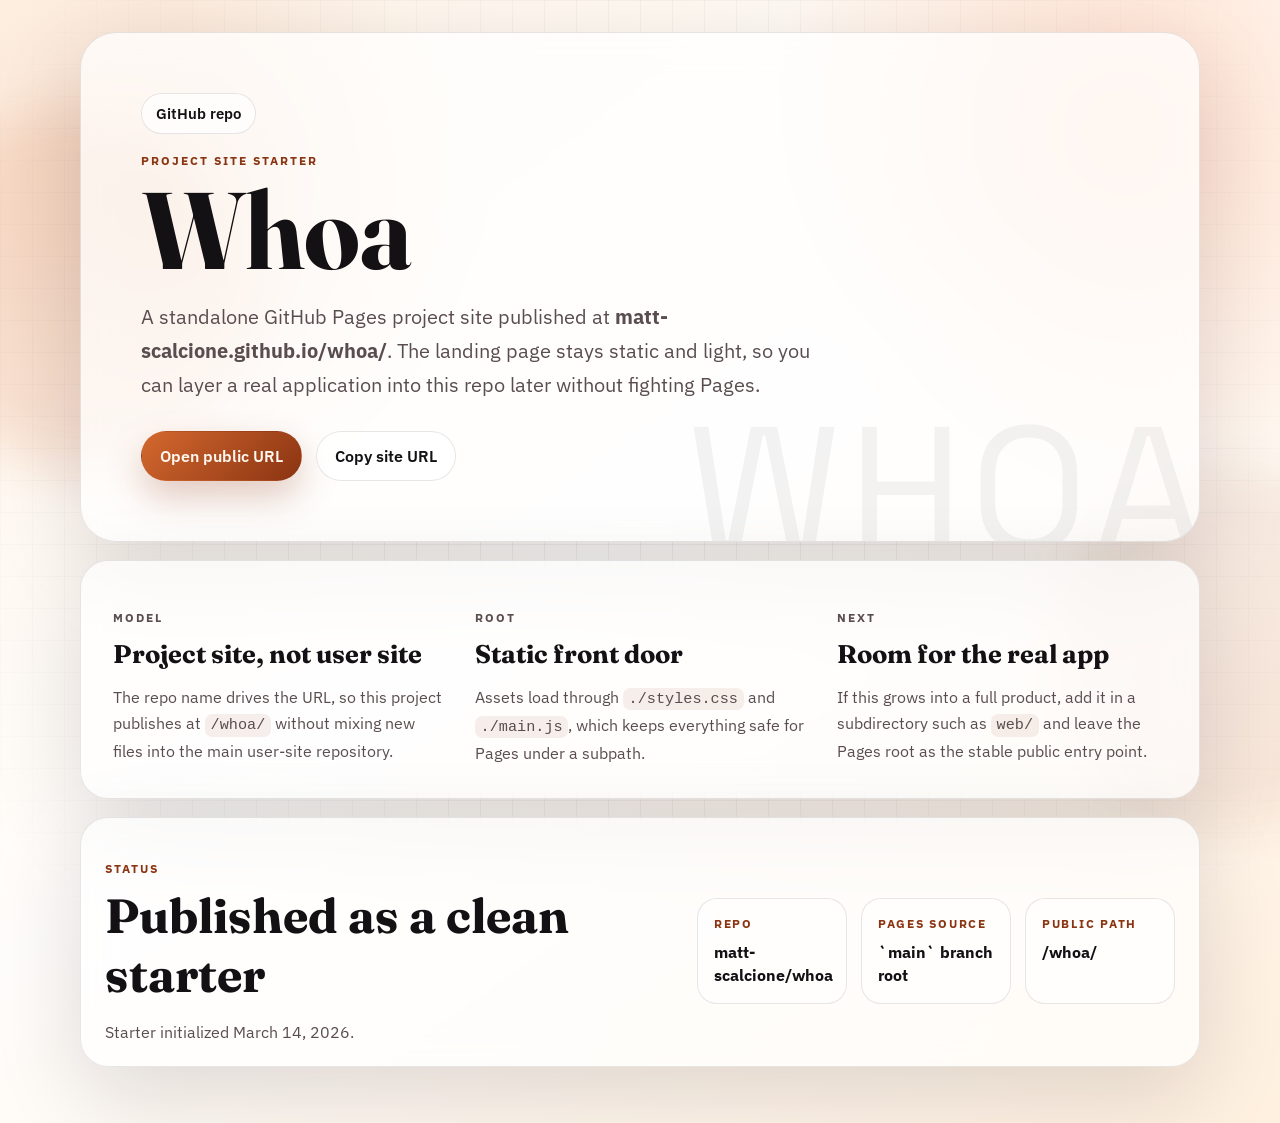
==== index.html @ 06896241 "Initial whoa project site" ====
<!doctype html>
<html lang="en">
  <head>
    <meta charset="UTF-8" />
    <meta name="viewport" content="width=device-width, initial-scale=1.0" />
    <title>Whoa</title>
    <meta
      name="description"
      content="Whoa is a GitHub Pages project site published under matt-scalcione.github.io/whoa with a clean static front door."
    />
    <meta name="robots" content="index,follow" />
    <link rel="canonical" href="https://matt-scalcione.github.io/whoa/" />
    <meta property="og:site_name" content="Matt Scalcione" />
    <meta property="og:type" content="website" />
    <meta property="og:title" content="Whoa" />
    <meta
      property="og:description"
      content="A project-site starter published at matt-scalcione.github.io/whoa/."
    />
    <meta property="og:url" content="https://matt-scalcione.github.io/whoa/" />
    <meta name="twitter:card" content="summary_large_image" />
    <meta name="twitter:title" content="Whoa" />
    <meta
      name="twitter:description"
      content="A project-site starter published at matt-scalcione.github.io/whoa/."
    />
    <meta name="theme-color" content="#d4682f" />
    <link rel="preconnect" href="https://fonts.googleapis.com" />
    <link rel="preconnect" href="https://fonts.gstatic.com" crossorigin />
    <link
      href="https://fonts.googleapis.com/css2?family=IBM+Plex+Sans:wght@400;500;600&family=Fraunces:opsz,wght@9..144,500;9..144,700&family=Space+Grotesk:wght@500;700&display=swap"
      rel="stylesheet"
    />
    <link rel="stylesheet" href="./styles.css" />
  </head>
  <body>
    <div class="ambient ambient-left" aria-hidden="true"></div>
    <div class="ambient ambient-right" aria-hidden="true"></div>

    <main class="shell">
      <header class="masthead">
        <a class="badge" href="https://github.com/matt-scalcione/whoa">GitHub repo</a>
        <p class="eyebrow">Project Site Starter</p>
        <h1>Whoa</h1>
        <p class="lede">
          A standalone GitHub Pages project site published at
          <strong>matt-scalcione.github.io/whoa/</strong>. The landing page stays static and light,
          so you can layer a real application into this repo later without fighting Pages.
        </p>
        <div class="action-row">
          <a class="button button-primary" href="https://matt-scalcione.github.io/whoa/">Open public URL</a>
          <button class="button button-secondary" id="copyUrlButton" type="button">
            Copy site URL
          </button>
        </div>
      </header>

      <section class="panel panel-grid" aria-label="Setup pattern">
        <article class="card">
          <p class="card-label">Model</p>
          <h2>Project site, not user site</h2>
          <p>
            The repo name drives the URL, so this project publishes at <code>/whoa/</code> without
            mixing new files into the main user-site repository.
          </p>
        </article>
        <article class="card">
          <p class="card-label">Root</p>
          <h2>Static front door</h2>
          <p>
            Assets load through <code>./styles.css</code> and <code>./main.js</code>, which keeps
            everything safe for Pages under a subpath.
          </p>
        </article>
        <article class="card">
          <p class="card-label">Next</p>
          <h2>Room for the real app</h2>
          <p>
            If this grows into a full product, add it in a subdirectory such as <code>web/</code>
            and leave the Pages root as the stable public entry point.
          </p>
        </article>
      </section>

      <section class="panel detail-panel">
        <div>
          <p class="card-label">Status</p>
          <h2>Published as a clean starter</h2>
        </div>
        <div class="detail-grid">
          <div>
            <span class="detail-key">Repo</span>
            <strong class="detail-value">matt-scalcione/whoa</strong>
          </div>
          <div>
            <span class="detail-key">Pages source</span>
            <strong class="detail-value">`main` branch root</strong>
          </div>
          <div>
            <span class="detail-key">Public path</span>
            <strong class="detail-value">/whoa/</strong>
          </div>
        </div>
        <p class="timestamp">
          Starter initialized <time id="buildStamp" datetime="2026-03-14">March 14, 2026</time>.
        </p>
      </section>
    </main>

    <script src="./main.js"></script>
  </body>
</html>
---- styles.css ----
:root {
  --ink: #131114;
  --ink-soft: #5a4d50;
  --paper: #fff8f0;
  --paper-strong: #ffe2c8;
  --line: rgba(19, 17, 20, 0.1);
  --accent: #d4682f;
  --accent-strong: #8a3412;
  --accent-soft: #ffd6bf;
  --panel: rgba(255, 255, 255, 0.72);
  --shadow: 0 28px 90px rgba(19, 17, 20, 0.14);
}

* {
  box-sizing: border-box;
}

html {
  scroll-behavior: smooth;
}

body {
  margin: 0;
  min-height: 100vh;
  font-family: "IBM Plex Sans", sans-serif;
  color: var(--ink);
  background:
    radial-gradient(circle at 12% 18%, rgba(212, 104, 47, 0.18), transparent 22%),
    radial-gradient(circle at 88% 12%, rgba(255, 214, 191, 0.78), transparent 24%),
    linear-gradient(145deg, #fff4e8 0%, #fffdfb 48%, #fff0df 100%);
}

body::before {
  content: "";
  position: fixed;
  inset: 0;
  pointer-events: none;
  background-image:
    linear-gradient(rgba(19, 17, 20, 0.05) 1px, transparent 1px),
    linear-gradient(90deg, rgba(19, 17, 20, 0.05) 1px, transparent 1px);
  background-size: 32px 32px;
  mask-image: radial-gradient(circle at center, black 35%, transparent 100%);
}

.ambient {
  position: fixed;
  z-index: 0;
  width: 28vw;
  height: 28vw;
  border-radius: 999px;
  filter: blur(24px);
  opacity: 0.6;
  pointer-events: none;
}

.ambient-left {
  top: 12vh;
  left: -8vw;
  background: rgba(212, 104, 47, 0.2);
}

.ambient-right {
  right: -10vw;
  bottom: 8vh;
  background: rgba(138, 52, 18, 0.12);
}

.shell {
  position: relative;
  z-index: 1;
  width: min(1120px, calc(100vw - 32px));
  margin: 0 auto;
  padding: 32px 0 56px;
}

.masthead,
.panel {
  border: 1px solid var(--line);
  background: var(--panel);
  backdrop-filter: blur(16px);
  box-shadow: var(--shadow);
}

.masthead {
  position: relative;
  overflow: hidden;
  padding: clamp(28px, 5vw, 60px);
  border-radius: 36px;
}

.masthead::after {
  content: "WHOA";
  position: absolute;
  right: -12px;
  bottom: -24px;
  font-family: "Space Grotesk", sans-serif;
  font-size: clamp(4.5rem, 16vw, 11rem);
  line-height: 0.86;
  letter-spacing: 0.04em;
  color: rgba(19, 17, 20, 0.05);
  pointer-events: none;
}

.badge {
  display: inline-flex;
  align-items: center;
  padding: 10px 14px;
  border-radius: 999px;
  text-decoration: none;
  color: var(--ink);
  background: rgba(255, 255, 255, 0.7);
  border: 1px solid var(--line);
  font-size: 0.92rem;
  font-weight: 600;
}

.eyebrow,
.card-label {
  margin: 18px 0 0;
  font-size: 0.78rem;
  text-transform: uppercase;
  letter-spacing: 0.16em;
  font-weight: 700;
  color: var(--accent-strong);
}

h1,
h2 {
  margin: 0;
  font-family: "Fraunces", serif;
}

h1 {
  margin-top: 14px;
  max-width: 7ch;
  font-size: clamp(3.2rem, 9vw, 6.8rem);
  line-height: 0.9;
}

.lede {
  max-width: 44rem;
  margin: 20px 0 0;
  font-size: clamp(1.06rem, 2vw, 1.28rem);
  line-height: 1.65;
  color: var(--ink-soft);
}

.action-row {
  display: flex;
  flex-wrap: wrap;
  gap: 14px;
  margin-top: 30px;
}

.button {
  display: inline-flex;
  align-items: center;
  justify-content: center;
  min-height: 50px;
  padding: 0 18px;
  border: 1px solid transparent;
  border-radius: 999px;
  text-decoration: none;
  font: inherit;
  font-weight: 600;
  cursor: pointer;
}

.button-primary {
  color: #fff8f0;
  background: linear-gradient(135deg, var(--accent), var(--accent-strong));
  box-shadow: 0 16px 36px rgba(138, 52, 18, 0.26);
}

.button-secondary {
  color: var(--ink);
  background: rgba(255, 255, 255, 0.72);
  border-color: var(--line);
}

.panel {
  margin-top: 18px;
  padding: 24px;
  border-radius: 28px;
}

.panel-grid {
  display: grid;
  grid-template-columns: repeat(3, minmax(0, 1fr));
  gap: 16px;
}

.card {
  padding: 8px;
}

.card h2 {
  margin-top: 10px;
  font-size: 1.6rem;
}

.card p {
  margin: 14px 0 0;
  line-height: 1.65;
  color: var(--ink-soft);
}

code {
  padding: 0.14rem 0.35rem;
  border-radius: 0.45rem;
  background: rgba(138, 52, 18, 0.08);
  font-family: ui-monospace, SFMono-Regular, Menlo, Monaco, Consolas, "Liberation Mono",
    "Courier New", monospace;
  font-size: 0.95em;
}

.detail-panel {
  display: grid;
  grid-template-columns: minmax(0, 1.2fr) minmax(0, 1fr);
  gap: 18px;
  align-items: end;
}

.detail-panel h2 {
  margin-top: 10px;
  font-size: clamp(1.9rem, 4vw, 3rem);
}

.detail-grid {
  display: grid;
  grid-template-columns: repeat(3, minmax(0, 1fr));
  gap: 14px;
}

.detail-grid > div {
  padding: 16px;
  border-radius: 20px;
  background: rgba(255, 255, 255, 0.6);
  border: 1px solid var(--line);
}

.detail-key {
  display: block;
  font-size: 0.78rem;
  text-transform: uppercase;
  letter-spacing: 0.14em;
  font-weight: 700;
  color: var(--accent-strong);
}

.detail-value {
  display: block;
  margin-top: 10px;
  font-size: 1rem;
  line-height: 1.45;
}

.timestamp {
  grid-column: 1 / -1;
  margin: 0;
  color: var(--ink-soft);
}

.copied {
  border-color: rgba(138, 52, 18, 0.25);
  background: rgba(255, 214, 191, 0.9);
}

@media (max-width: 900px) {
  .panel-grid,
  .detail-panel,
  .detail-grid {
    grid-template-columns: 1fr;
  }
}

@media (max-width: 640px) {
  .shell {
    width: min(100vw - 20px, 1120px);
    padding: 20px 0 36px;
  }

  .masthead,
  .panel {
    border-radius: 24px;
  }

  .action-row {
    flex-direction: column;
  }

  .button {
    width: 100%;
  }
}
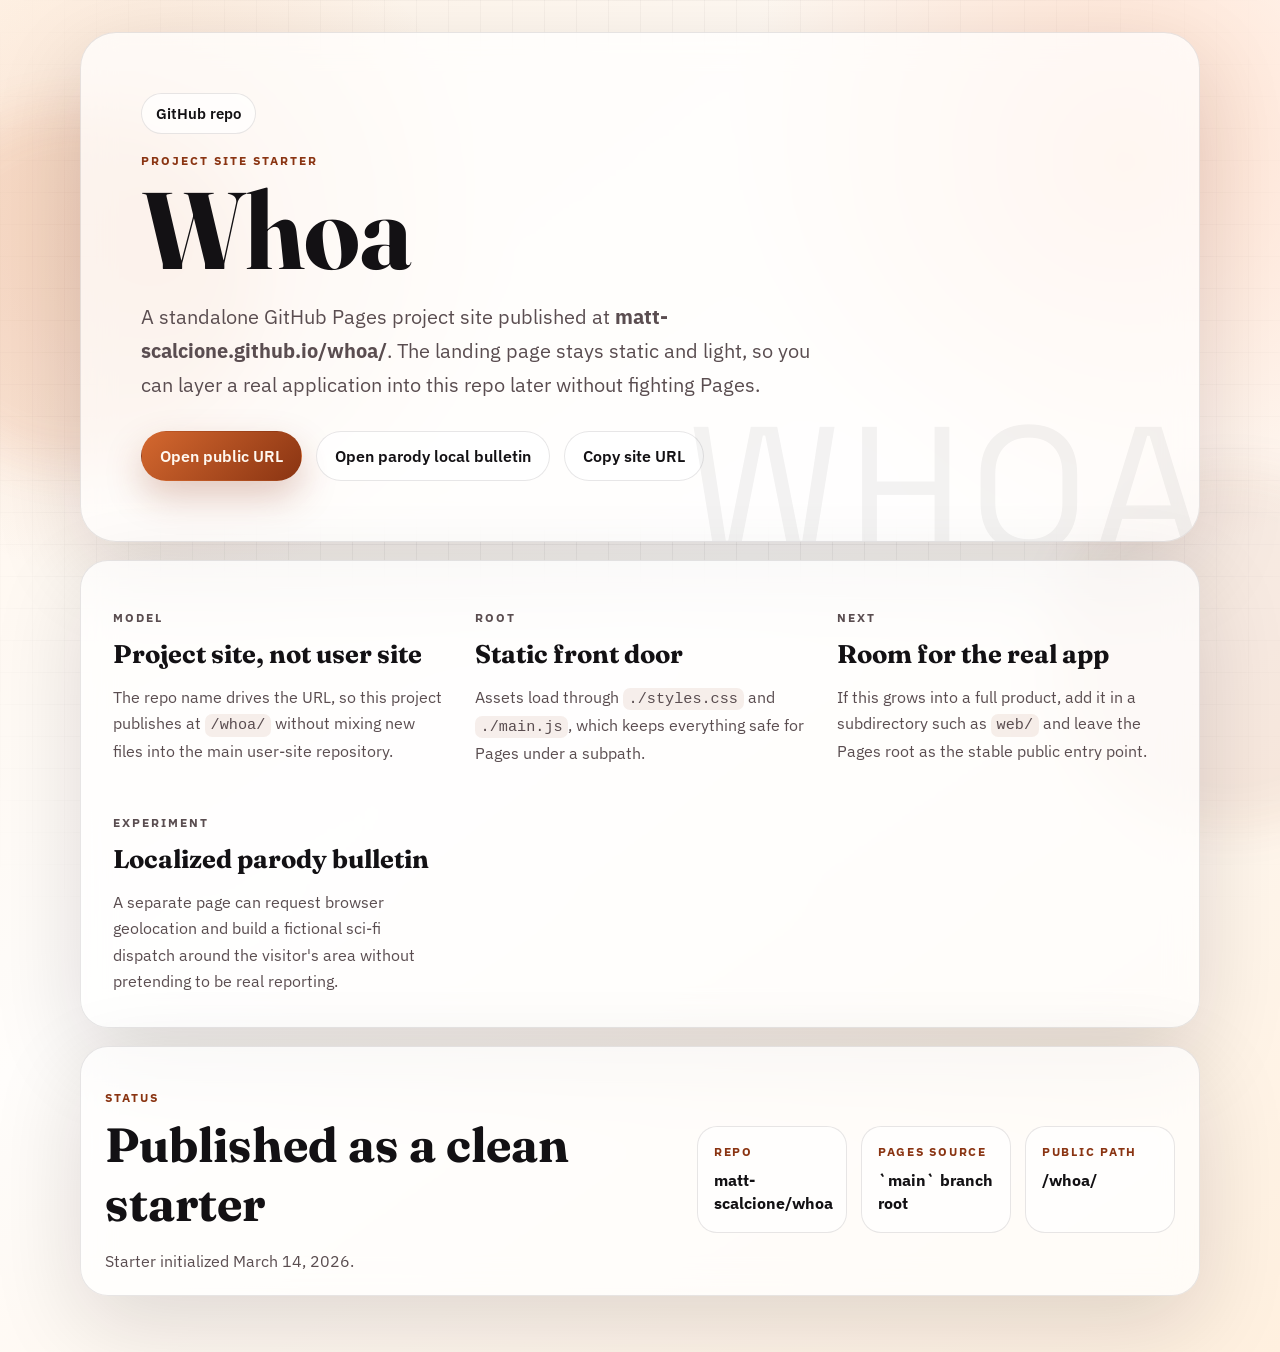
==== commit 3b3306db: "Add localized parody bulletin page" ====
--- a/index.html
+++ b/index.html
@@ -49,6 +49,7 @@
         </p>
         <div class="action-row">
           <a class="button button-primary" href="https://matt-scalcione.github.io/whoa/">Open public URL</a>
+          <a class="button button-secondary" href="./signal.html">Open parody local bulletin</a>
           <button class="button button-secondary" id="copyUrlButton" type="button">
             Copy site URL
           </button>
@@ -78,6 +79,14 @@
           <p>
             If this grows into a full product, add it in a subdirectory such as <code>web/</code>
             and leave the Pages root as the stable public entry point.
+          </p>
+        </article>
+        <article class="card">
+          <p class="card-label">Experiment</p>
+          <h2>Localized parody bulletin</h2>
+          <p>
+            A separate page can request browser geolocation and build a fictional sci-fi dispatch
+            around the visitor's area without pretending to be real reporting.
           </p>
         </article>
       </section>
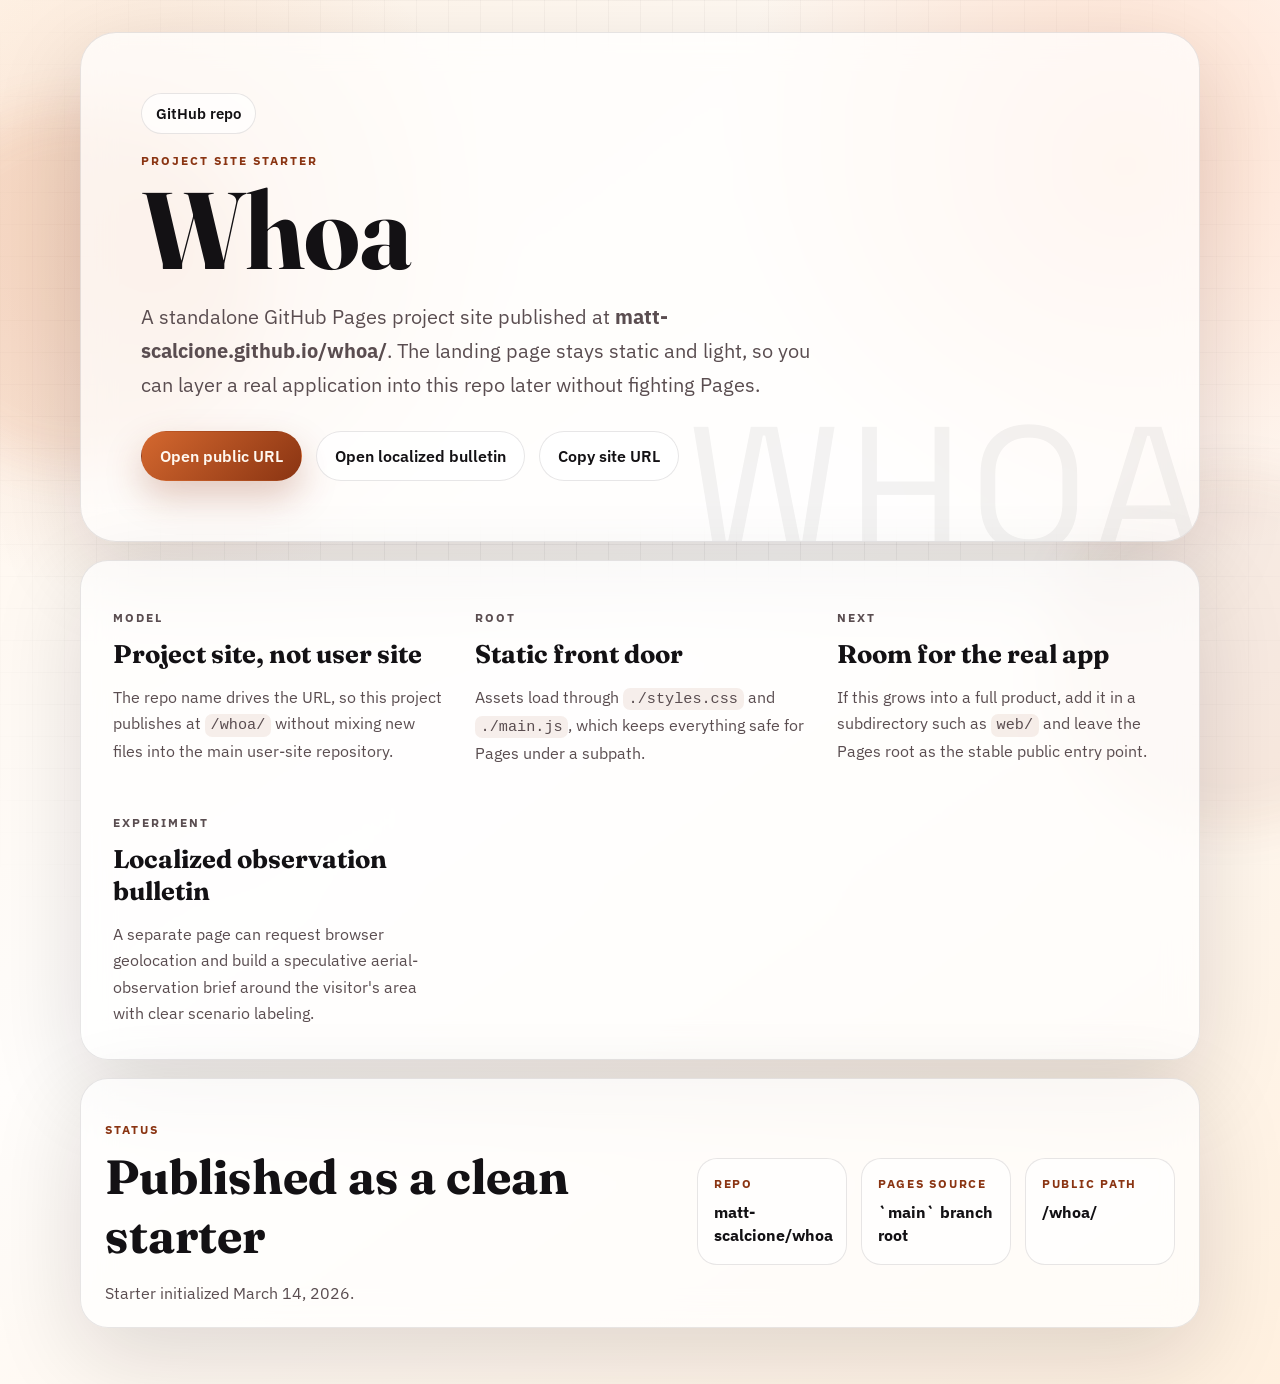
==== commit a6224dd6: "Rewrite signal bulletin tone" ====
--- a/index.html
+++ b/index.html
@@ -49,7 +49,7 @@
         </p>
         <div class="action-row">
           <a class="button button-primary" href="https://matt-scalcione.github.io/whoa/">Open public URL</a>
-          <a class="button button-secondary" href="./signal.html">Open parody local bulletin</a>
+          <a class="button button-secondary" href="./signal.html">Open localized bulletin</a>
           <button class="button button-secondary" id="copyUrlButton" type="button">
             Copy site URL
           </button>
@@ -83,10 +83,10 @@
         </article>
         <article class="card">
           <p class="card-label">Experiment</p>
-          <h2>Localized parody bulletin</h2>
+          <h2>Localized observation bulletin</h2>
           <p>
-            A separate page can request browser geolocation and build a fictional sci-fi dispatch
-            around the visitor's area without pretending to be real reporting.
+            A separate page can request browser geolocation and build a speculative aerial-observation
+            brief around the visitor's area with clear scenario labeling.
           </p>
         </article>
       </section>
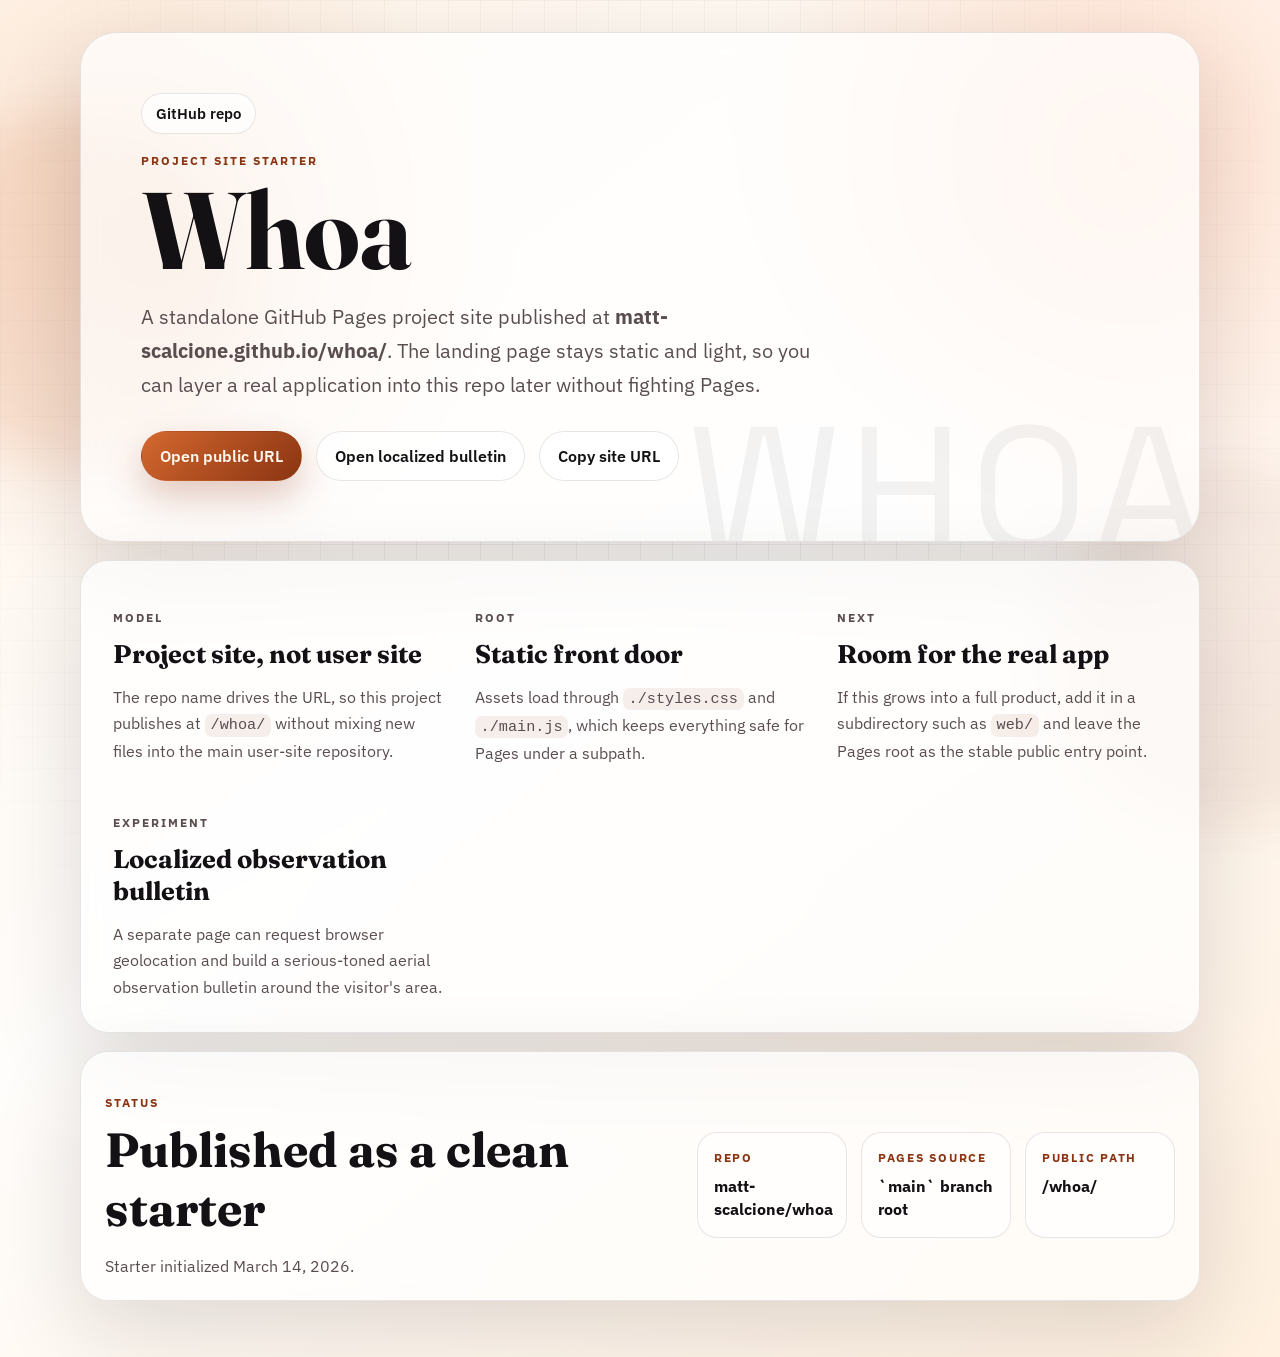
==== commit c5e7d056: "Reduce signal disclaimers to one banner" ====
--- a/index.html
+++ b/index.html
@@ -85,8 +85,8 @@
           <p class="card-label">Experiment</p>
           <h2>Localized observation bulletin</h2>
           <p>
-            A separate page can request browser geolocation and build a speculative aerial-observation
-            brief around the visitor's area with clear scenario labeling.
+            A separate page can request browser geolocation and build a serious-toned aerial
+            observation bulletin around the visitor's area.
           </p>
         </article>
       </section>
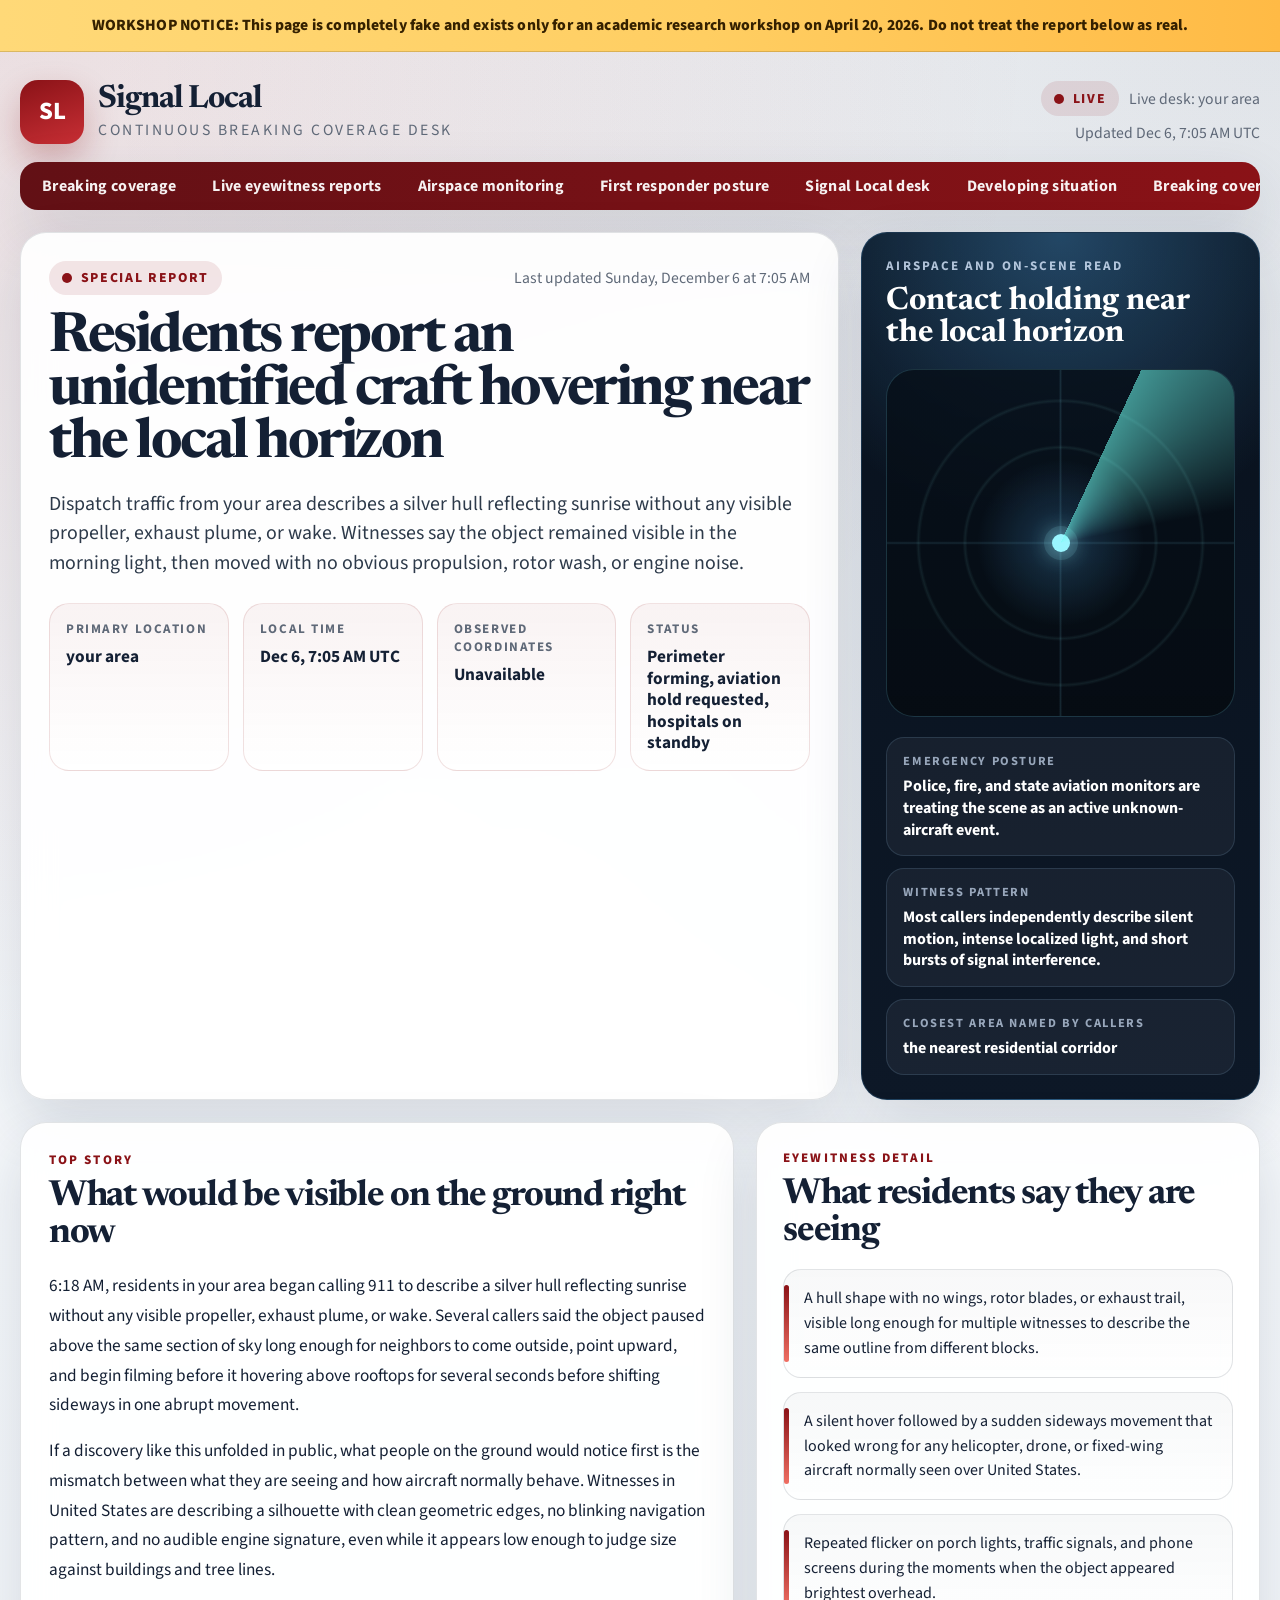
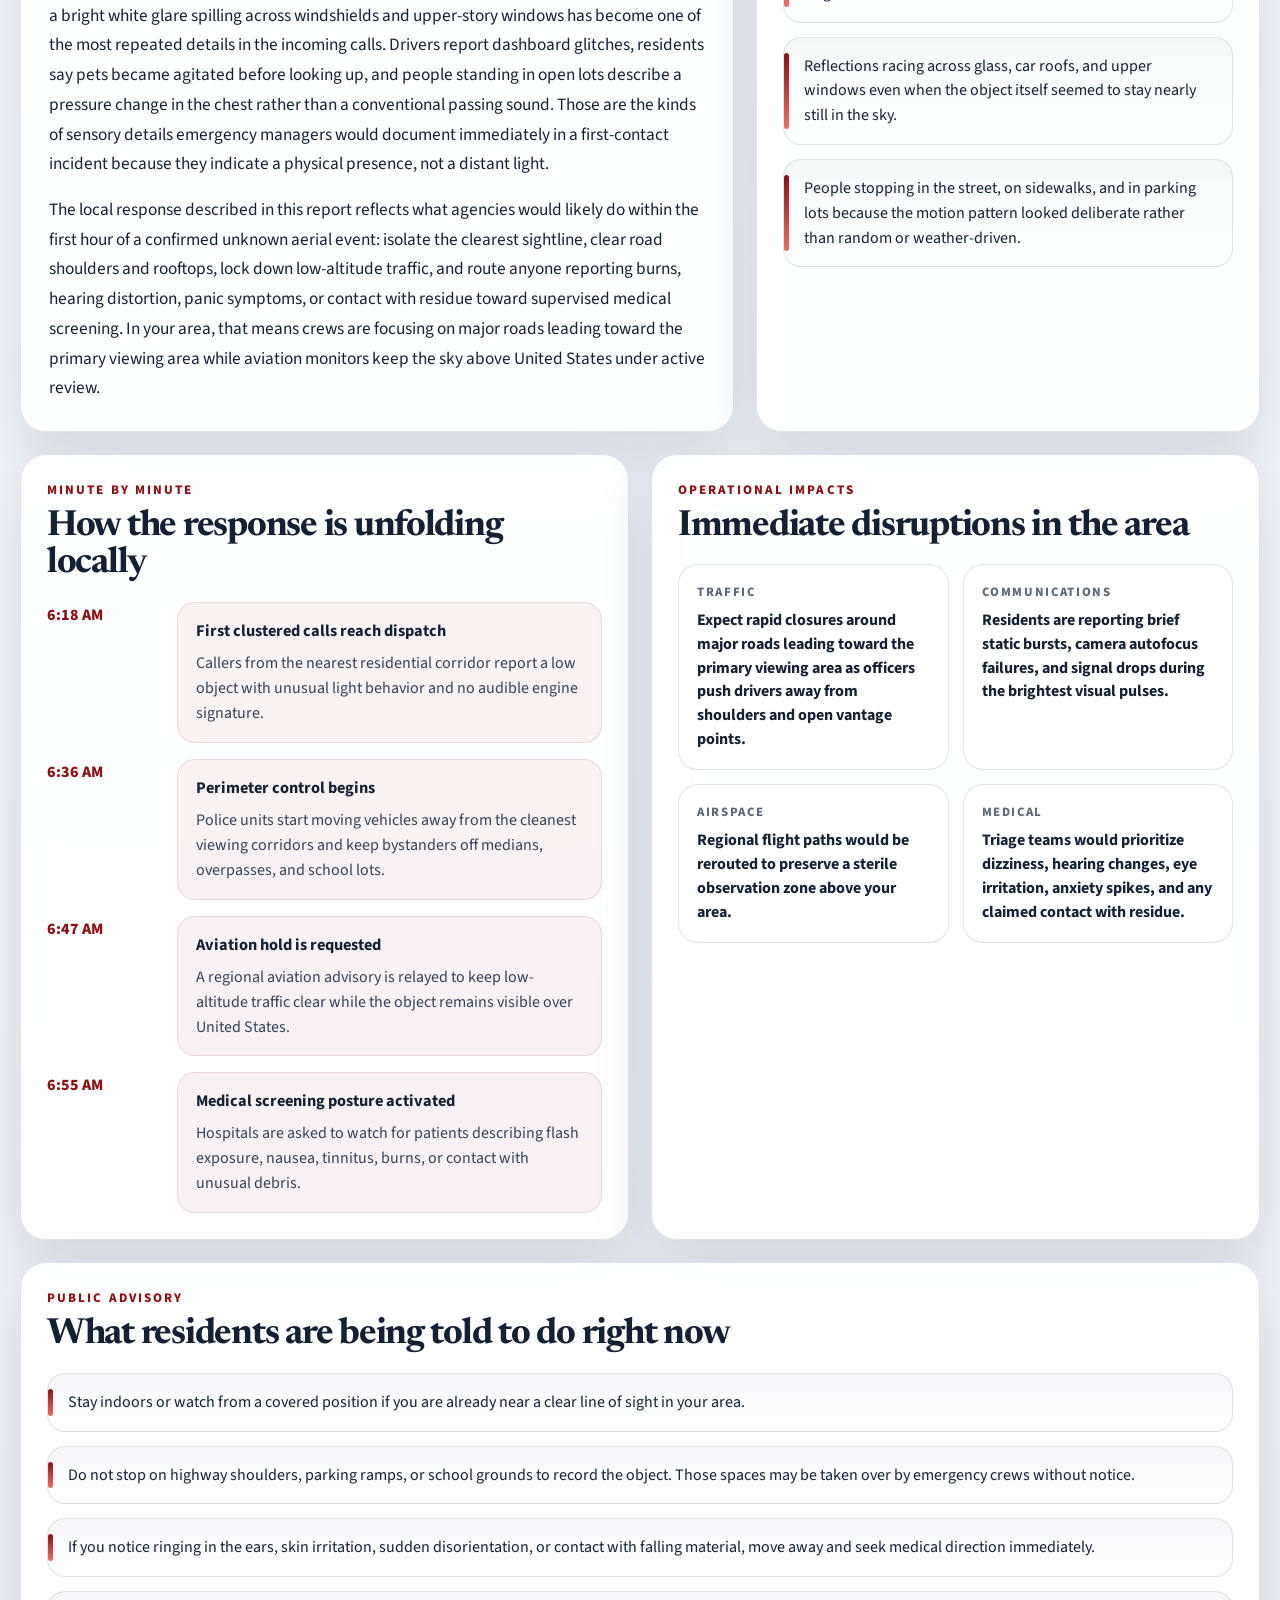
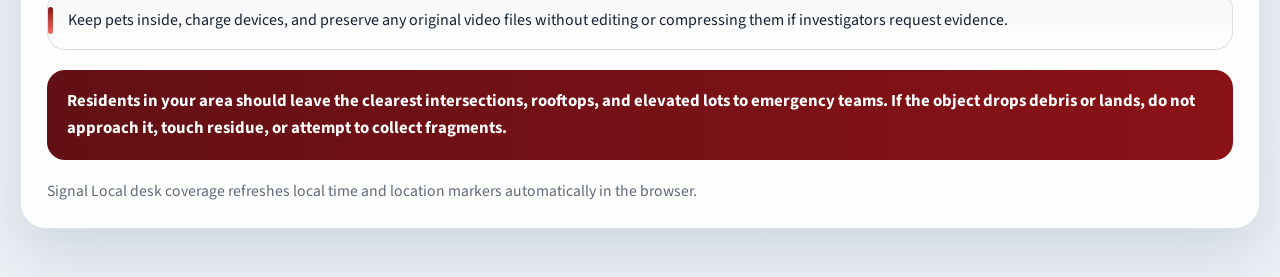
==== commit c1524f49: "Move Signal Local page to site root" ====
--- a/index.html
+++ b/index.html
@@ -3,119 +3,1208 @@
   <head>
     <meta charset="UTF-8" />
     <meta name="viewport" content="width=device-width, initial-scale=1.0" />
-    <title>Whoa</title>
+    <title>Signal Local | Breaking Coverage</title>
     <meta
       name="description"
-      content="Whoa is a GitHub Pages project site published under matt-scalcione.github.io/whoa with a clean static front door."
+      content="Localized breaking-news presentation for a workshop simulation page."
     />
-    <meta name="robots" content="index,follow" />
+    <meta
+      name="robots"
+      content="noindex, nofollow, noarchive, nosnippet, max-image-preview:none"
+    />
+    <meta name="theme-color" content="#8a1217" />
     <link rel="canonical" href="https://matt-scalcione.github.io/whoa/" />
-    <meta property="og:site_name" content="Matt Scalcione" />
-    <meta property="og:type" content="website" />
-    <meta property="og:title" content="Whoa" />
-    <meta
-      property="og:description"
-      content="A project-site starter published at matt-scalcione.github.io/whoa/."
-    />
-    <meta property="og:url" content="https://matt-scalcione.github.io/whoa/" />
-    <meta name="twitter:card" content="summary_large_image" />
-    <meta name="twitter:title" content="Whoa" />
-    <meta
-      name="twitter:description"
-      content="A project-site starter published at matt-scalcione.github.io/whoa/."
-    />
-    <meta name="theme-color" content="#d4682f" />
     <link rel="preconnect" href="https://fonts.googleapis.com" />
     <link rel="preconnect" href="https://fonts.gstatic.com" crossorigin />
     <link
-      href="https://fonts.googleapis.com/css2?family=IBM+Plex+Sans:wght@400;500;600&family=Fraunces:opsz,wght@9..144,500;9..144,700&family=Space+Grotesk:wght@500;700&display=swap"
+      href="https://fonts.googleapis.com/css2?family=Newsreader:opsz,wght@6..72,600;6..72,700;6..72,800&family=Source+Sans+3:wght@400;600;700;800&display=swap"
       rel="stylesheet"
     />
-    <link rel="stylesheet" href="./styles.css" />
+    <style>
+      :root {
+        --bg: #eef1f5;
+        --paper: #ffffff;
+        --ink: #142034;
+        --muted: #5f6978;
+        --line: rgba(20, 32, 52, 0.12);
+        --brand: #8a1217;
+        --brand-deep: #621015;
+        --brand-soft: #f5dddd;
+        --alert: #ffce62;
+        --shadow: 0 24px 60px rgba(24, 39, 70, 0.14);
+      }
+
+      * {
+        box-sizing: border-box;
+      }
+
+      html {
+        scroll-behavior: smooth;
+      }
+
+      body {
+        margin: 0;
+        font-family: "Source Sans 3", "Segoe UI", sans-serif;
+        color: var(--ink);
+        background:
+          radial-gradient(circle at top left, rgba(138, 18, 23, 0.12), transparent 28%),
+          radial-gradient(circle at top right, rgba(11, 28, 58, 0.1), transparent 32%),
+          linear-gradient(180deg, #f8fafc 0%, #edf1f6 100%);
+      }
+
+      a {
+        color: inherit;
+      }
+
+      .workshop-banner {
+        position: sticky;
+        top: 0;
+        z-index: 30;
+        padding: 0.9rem 1.25rem;
+        background: linear-gradient(90deg, #ffd978 0%, var(--alert) 55%, #ffba45 100%);
+        color: #352100;
+        border-bottom: 1px solid rgba(53, 33, 0, 0.18);
+        font-size: 0.98rem;
+        font-weight: 800;
+        letter-spacing: 0.01em;
+        text-align: center;
+      }
+
+      .page-shell {
+        width: min(1240px, calc(100vw - 32px));
+        margin: 0 auto;
+        padding: 18px 0 48px;
+      }
+
+      .masthead {
+        display: flex;
+        align-items: flex-end;
+        justify-content: space-between;
+        gap: 24px;
+        padding: 10px 0 18px;
+      }
+
+      .brand-lockup {
+        display: flex;
+        align-items: center;
+        gap: 14px;
+      }
+
+      .brand-badge {
+        display: grid;
+        place-items: center;
+        width: 64px;
+        height: 64px;
+        border-radius: 18px;
+        background: linear-gradient(160deg, var(--brand) 0%, #c82f35 100%);
+        color: #fff;
+        font-size: 1.55rem;
+        font-weight: 800;
+        box-shadow: 0 16px 34px rgba(138, 18, 23, 0.28);
+      }
+
+      .brand-copy {
+        display: flex;
+        flex-direction: column;
+        gap: 4px;
+      }
+
+      .brand-copy strong {
+        font-family: "Newsreader", Georgia, serif;
+        font-size: clamp(2rem, 2.5vw, 2.8rem);
+        line-height: 1;
+        letter-spacing: -0.03em;
+      }
+
+      .brand-copy span {
+        color: var(--muted);
+        font-size: 0.98rem;
+        text-transform: uppercase;
+        letter-spacing: 0.16em;
+      }
+
+      .masthead-meta {
+        display: grid;
+        justify-items: end;
+        gap: 6px;
+        color: var(--muted);
+        font-size: 0.98rem;
+      }
+
+      .status-row {
+        display: inline-flex;
+        align-items: center;
+        gap: 10px;
+      }
+
+      .live-pill {
+        display: inline-flex;
+        align-items: center;
+        gap: 9px;
+        padding: 0.45rem 0.8rem;
+        border-radius: 999px;
+        background: rgba(138, 18, 23, 0.1);
+        color: var(--brand);
+        font-size: 0.86rem;
+        font-weight: 800;
+        letter-spacing: 0.12em;
+        text-transform: uppercase;
+      }
+
+      .live-pill::before {
+        content: "";
+        width: 10px;
+        height: 10px;
+        border-radius: 999px;
+        background: currentColor;
+        box-shadow: 0 0 0 0 rgba(138, 18, 23, 0.32);
+        animation: pulse 1.7s infinite;
+      }
+
+      @keyframes pulse {
+        0% {
+          box-shadow: 0 0 0 0 rgba(138, 18, 23, 0.34);
+        }
+        70% {
+          box-shadow: 0 0 0 14px rgba(138, 18, 23, 0);
+        }
+        100% {
+          box-shadow: 0 0 0 0 rgba(138, 18, 23, 0);
+        }
+      }
+
+      .ticker {
+        position: relative;
+        overflow: hidden;
+        border-radius: 18px;
+        background: linear-gradient(90deg, var(--brand-deep) 0%, var(--brand) 100%);
+        color: #fff;
+        box-shadow: var(--shadow);
+      }
+
+      .ticker-track {
+        display: flex;
+        gap: 36px;
+        min-width: max-content;
+        padding: 13px 22px;
+        font-weight: 700;
+        letter-spacing: 0.02em;
+        animation: ticker-scroll 28s linear infinite;
+      }
+
+      .ticker-track span {
+        opacity: 0.94;
+      }
+
+      @keyframes ticker-scroll {
+        from {
+          transform: translateX(0);
+        }
+        to {
+          transform: translateX(-35%);
+        }
+      }
+
+      .layout {
+        display: grid;
+        grid-template-columns: repeat(12, minmax(0, 1fr));
+        gap: 22px;
+        margin-top: 22px;
+      }
+
+      .card {
+        background: rgba(255, 255, 255, 0.92);
+        border: 1px solid var(--line);
+        border-radius: 26px;
+        box-shadow: var(--shadow);
+        backdrop-filter: blur(16px);
+      }
+
+      .hero {
+        grid-column: span 8;
+        padding: 28px;
+      }
+
+      .hero-meta {
+        display: flex;
+        align-items: center;
+        justify-content: space-between;
+        gap: 18px;
+        margin-bottom: 18px;
+        color: var(--muted);
+        font-size: 0.98rem;
+      }
+
+      .hero h1 {
+        margin: 0;
+        font-family: "Newsreader", Georgia, serif;
+        font-size: clamp(2.6rem, 4.3vw, 4.4rem);
+        line-height: 0.96;
+        letter-spacing: -0.045em;
+      }
+
+      .dek {
+        margin: 18px 0 0;
+        color: #2d3a4a;
+        font-size: 1.24rem;
+        line-height: 1.5;
+      }
+
+      .summary-grid {
+        display: grid;
+        grid-template-columns: repeat(4, minmax(0, 1fr));
+        gap: 14px;
+        margin-top: 24px;
+      }
+
+      .summary-item {
+        padding: 16px;
+        border-radius: 20px;
+        background:
+          linear-gradient(180deg, rgba(138, 18, 23, 0.05), rgba(138, 18, 23, 0)),
+          #fff;
+        border: 1px solid rgba(138, 18, 23, 0.12);
+      }
+
+      .summary-item span {
+        display: block;
+        color: var(--muted);
+        font-size: 0.82rem;
+        font-weight: 700;
+        text-transform: uppercase;
+        letter-spacing: 0.12em;
+      }
+
+      .summary-item strong {
+        display: block;
+        margin-top: 8px;
+        font-size: 1.08rem;
+        line-height: 1.25;
+      }
+
+      .signal-panel {
+        grid-column: span 4;
+        padding: 24px;
+        color: #fff;
+        background:
+          radial-gradient(circle at top, rgba(91, 185, 255, 0.32), transparent 34%),
+          linear-gradient(180deg, #08111d 0%, #0d1827 100%);
+        border: 1px solid rgba(91, 185, 255, 0.18);
+      }
+
+      .panel-label {
+        color: rgba(207, 224, 246, 0.84);
+        font-size: 0.82rem;
+        font-weight: 700;
+        text-transform: uppercase;
+        letter-spacing: 0.16em;
+      }
+
+      .panel-title {
+        margin: 10px 0 16px;
+        font-family: "Newsreader", Georgia, serif;
+        font-size: 2rem;
+        line-height: 1;
+      }
+
+      .radar {
+        position: relative;
+        display: grid;
+        place-items: center;
+        aspect-ratio: 1 / 1;
+        margin: 20px 0;
+        border-radius: 28px;
+        overflow: hidden;
+        background:
+          radial-gradient(circle, rgba(91, 185, 255, 0.24) 0%, transparent 34%),
+          radial-gradient(circle, transparent 38%, rgba(138, 255, 245, 0.08) 39%, transparent 40%),
+          radial-gradient(circle, transparent 57%, rgba(138, 255, 245, 0.08) 58%, transparent 59%),
+          linear-gradient(180deg, rgba(7, 16, 26, 0.88), rgba(6, 12, 19, 0.98));
+        border: 1px solid rgba(125, 226, 255, 0.18);
+      }
+
+      .radar::before,
+      .radar::after {
+        content: "";
+        position: absolute;
+        inset: 0;
+      }
+
+      .radar::before {
+        background:
+          linear-gradient(90deg, transparent 49.5%, rgba(130, 227, 255, 0.12) 50%, transparent 50.5%),
+          linear-gradient(0deg, transparent 49.5%, rgba(130, 227, 255, 0.12) 50%, transparent 50.5%);
+      }
+
+      .radar::after {
+        background: conic-gradient(
+          from 25deg,
+          rgba(111, 255, 241, 0.54) 0deg,
+          rgba(111, 255, 241, 0) 54deg,
+          rgba(111, 255, 241, 0) 360deg
+        );
+        animation: sweep 5.4s linear infinite;
+        transform-origin: center;
+      }
+
+      @keyframes sweep {
+        from {
+          transform: rotate(0deg);
+        }
+        to {
+          transform: rotate(360deg);
+        }
+      }
+
+      .contact-point {
+        position: absolute;
+        width: 18px;
+        height: 18px;
+        border-radius: 999px;
+        background: #9af6ff;
+        box-shadow:
+          0 0 0 8px rgba(154, 246, 255, 0.12),
+          0 0 22px rgba(154, 246, 255, 0.88);
+        animation: target-ping 2.2s ease-in-out infinite;
+      }
+
+      @keyframes target-ping {
+        0%,
+        100% {
+          transform: scale(0.92);
+        }
+        50% {
+          transform: scale(1.16);
+        }
+      }
+
+      .panel-facts {
+        display: grid;
+        gap: 12px;
+      }
+
+      .panel-fact {
+        padding: 14px 16px;
+        border-radius: 18px;
+        background: rgba(255, 255, 255, 0.05);
+        border: 1px solid rgba(165, 214, 255, 0.14);
+      }
+
+      .panel-fact span {
+        display: block;
+        color: rgba(207, 224, 246, 0.7);
+        font-size: 0.78rem;
+        font-weight: 700;
+        text-transform: uppercase;
+        letter-spacing: 0.13em;
+      }
+
+      .panel-fact strong {
+        display: block;
+        margin-top: 6px;
+        font-size: 1rem;
+        line-height: 1.35;
+      }
+
+      .article {
+        grid-column: span 7;
+        padding: 28px;
+      }
+
+      .section-kicker {
+        color: var(--brand);
+        font-size: 0.82rem;
+        font-weight: 800;
+        text-transform: uppercase;
+        letter-spacing: 0.16em;
+      }
+
+      .section-title {
+        margin: 10px 0 0;
+        font-family: "Newsreader", Georgia, serif;
+        font-size: 2.25rem;
+        line-height: 1.04;
+        letter-spacing: -0.035em;
+      }
+
+      .article p {
+        margin: 16px 0 0;
+        font-size: 1.08rem;
+        line-height: 1.72;
+      }
+
+      .article p:first-of-type {
+        margin-top: 18px;
+      }
+
+      .detail-card {
+        grid-column: span 5;
+        padding: 26px;
+      }
+
+      .detail-list,
+      .advisory-list {
+        display: grid;
+        gap: 14px;
+        margin: 18px 0 0;
+        padding: 0;
+        list-style: none;
+      }
+
+      .detail-list li,
+      .advisory-list li {
+        position: relative;
+        padding: 16px 18px 16px 20px;
+        border-radius: 18px;
+        background: linear-gradient(180deg, rgba(20, 32, 52, 0.03), rgba(20, 32, 52, 0));
+        border: 1px solid var(--line);
+        line-height: 1.55;
+      }
+
+      .detail-list li::before,
+      .advisory-list li::before {
+        content: "";
+        position: absolute;
+        left: 0;
+        top: 15px;
+        bottom: 15px;
+        width: 5px;
+        border-radius: 999px;
+        background: linear-gradient(180deg, var(--brand), #ef6f63);
+      }
+
+      .timeline-card {
+        grid-column: span 6;
+        padding: 26px;
+      }
+
+      .timeline {
+        display: grid;
+        gap: 16px;
+        margin-top: 18px;
+      }
+
+      .timeline-item {
+        display: grid;
+        grid-template-columns: 112px minmax(0, 1fr);
+        gap: 18px;
+        align-items: start;
+      }
+
+      .timeline-time {
+        padding-top: 2px;
+        color: var(--brand);
+        font-size: 1rem;
+        font-weight: 800;
+      }
+
+      .timeline-copy {
+        padding: 16px 18px;
+        border-radius: 18px;
+        background: rgba(138, 18, 23, 0.05);
+        border: 1px solid rgba(138, 18, 23, 0.12);
+      }
+
+      .timeline-copy strong {
+        display: block;
+        font-size: 1.02rem;
+      }
+
+      .timeline-copy p {
+        margin: 8px 0 0;
+        color: #334256;
+        line-height: 1.56;
+      }
+
+      .impact-card {
+        grid-column: span 6;
+        padding: 26px;
+      }
+
+      .impact-grid {
+        display: grid;
+        grid-template-columns: repeat(2, minmax(0, 1fr));
+        gap: 14px;
+        margin-top: 18px;
+      }
+
+      .impact-item {
+        padding: 18px;
+        border-radius: 20px;
+        background: #fff;
+        border: 1px solid var(--line);
+      }
+
+      .impact-item span {
+        display: block;
+        color: var(--muted);
+        font-size: 0.8rem;
+        font-weight: 800;
+        text-transform: uppercase;
+        letter-spacing: 0.13em;
+      }
+
+      .impact-item strong {
+        display: block;
+        margin-top: 8px;
+        font-size: 1rem;
+        line-height: 1.48;
+      }
+
+      .advisory-card {
+        grid-column: span 12;
+        padding: 26px;
+      }
+
+      .watch-strip {
+        margin-top: 20px;
+        padding: 18px 20px;
+        border-radius: 18px;
+        color: #fff;
+        background: linear-gradient(90deg, var(--brand-deep) 0%, var(--brand) 100%);
+        font-size: 1.05rem;
+        font-weight: 700;
+        line-height: 1.6;
+      }
+
+      .footer {
+        margin-top: 20px;
+        color: var(--muted);
+        font-size: 0.98rem;
+      }
+
+      .loading-note {
+        color: var(--muted);
+      }
+
+      @media (max-width: 1100px) {
+        .hero,
+        .signal-panel,
+        .article,
+        .detail-card,
+        .timeline-card,
+        .impact-card,
+        .advisory-card {
+          grid-column: span 12;
+        }
+
+        .summary-grid {
+          grid-template-columns: repeat(2, minmax(0, 1fr));
+        }
+      }
+
+      @media (max-width: 720px) {
+        .page-shell {
+          width: min(100vw - 20px, 1240px);
+          padding-top: 14px;
+        }
+
+        .workshop-banner {
+          padding: 0.85rem 0.95rem;
+          font-size: 0.92rem;
+          line-height: 1.45;
+        }
+
+        .masthead {
+          flex-direction: column;
+          align-items: flex-start;
+          padding-bottom: 16px;
+        }
+
+        .masthead-meta {
+          justify-items: start;
+        }
+
+        .hero,
+        .signal-panel,
+        .article,
+        .detail-card,
+        .timeline-card,
+        .impact-card,
+        .advisory-card {
+          padding: 22px;
+          border-radius: 22px;
+        }
+
+        .hero-meta {
+          flex-direction: column;
+          align-items: flex-start;
+        }
+
+        .summary-grid,
+        .impact-grid {
+          grid-template-columns: minmax(0, 1fr);
+        }
+
+        .timeline-item {
+          grid-template-columns: minmax(0, 1fr);
+          gap: 8px;
+        }
+
+        .ticker-track {
+          animation-duration: 19s;
+        }
+      }
+    </style>
   </head>
   <body>
-    <div class="ambient ambient-left" aria-hidden="true"></div>
-    <div class="ambient ambient-right" aria-hidden="true"></div>
-
-    <main class="shell">
-      <header class="masthead">
-        <a class="badge" href="https://github.com/matt-scalcione/whoa">GitHub repo</a>
-        <p class="eyebrow">Project Site Starter</p>
-        <h1>Whoa</h1>
-        <p class="lede">
-          A standalone GitHub Pages project site published at
-          <strong>matt-scalcione.github.io/whoa/</strong>. The landing page stays static and light,
-          so you can layer a real application into this repo later without fighting Pages.
-        </p>
-        <div class="action-row">
-          <a class="button button-primary" href="https://matt-scalcione.github.io/whoa/">Open public URL</a>
-          <a class="button button-secondary" href="./signal.html">Open localized bulletin</a>
-          <button class="button button-secondary" id="copyUrlButton" type="button">
-            Copy site URL
-          </button>
+    <div class="workshop-banner" role="alert">
+      WORKSHOP NOTICE: This page is completely fake and exists only for an academic research
+      workshop on April 20, 2026. Do not treat the report below as real.
+    </div>
+
+    <div class="page-shell">
+      <header class="masthead" aria-label="Signal Local masthead">
+        <div class="brand-lockup">
+          <div class="brand-badge" aria-hidden="true">SL</div>
+          <div class="brand-copy">
+            <strong>Signal Local</strong>
+            <span>Continuous Breaking Coverage Desk</span>
+          </div>
+        </div>
+        <div class="masthead-meta">
+          <div class="status-row">
+            <span class="live-pill">Live</span>
+            <span id="toplineLocation">Resolving local desk...</span>
+          </div>
+          <div id="toplineUpdated">Updating time stamp...</div>
         </div>
       </header>
 
-      <section class="panel panel-grid" aria-label="Setup pattern">
-        <article class="card">
-          <p class="card-label">Model</p>
-          <h2>Project site, not user site</h2>
-          <p>
-            The repo name drives the URL, so this project publishes at <code>/whoa/</code> without
-            mixing new files into the main user-site repository.
+      <div class="ticker" aria-hidden="true">
+        <div class="ticker-track">
+          <span>Breaking coverage</span>
+          <span>Live eyewitness reports</span>
+          <span>Airspace monitoring</span>
+          <span>First responder posture</span>
+          <span>Signal Local desk</span>
+          <span>Developing situation</span>
+          <span>Breaking coverage</span>
+          <span>Live eyewitness reports</span>
+          <span>Airspace monitoring</span>
+          <span>First responder posture</span>
+          <span>Signal Local desk</span>
+          <span>Developing situation</span>
+        </div>
+      </div>
+
+      <main class="layout">
+        <section class="hero card">
+          <div class="hero-meta">
+            <span class="live-pill">Special Report</span>
+            <span id="localStamp" class="loading-note">Loading localized incident timing...</span>
+          </div>
+          <h1 id="headline">Residents report a low-altitude unidentified craft over your area</h1>
+          <p id="dek" class="dek">
+            Signal Local is loading a city-specific incident brief using your current connection
+            region.
           </p>
-        </article>
-        <article class="card">
-          <p class="card-label">Root</p>
-          <h2>Static front door</h2>
-          <p>
-            Assets load through <code>./styles.css</code> and <code>./main.js</code>, which keeps
-            everything safe for Pages under a subpath.
+          <div class="summary-grid">
+            <div class="summary-item">
+              <span>Primary location</span>
+              <strong id="summaryLocation">Resolving local area...</strong>
+            </div>
+            <div class="summary-item">
+              <span>Local time</span>
+              <strong id="summaryTime">Synchronizing...</strong>
+            </div>
+            <div class="summary-item">
+              <span>Observed coordinates</span>
+              <strong id="summaryCoords">Pending...</strong>
+            </div>
+            <div class="summary-item">
+              <span>Status</span>
+              <strong id="summaryStatus">Monitoring witness traffic</strong>
+            </div>
+          </div>
+        </section>
+
+        <aside class="signal-panel card" aria-label="Live status panel">
+          <div class="panel-label">Airspace and on-scene read</div>
+          <h2 class="panel-title" id="panelTitle">Contact holding over your area</h2>
+          <div class="radar" aria-hidden="true">
+            <div class="contact-point"></div>
+          </div>
+          <div class="panel-facts">
+            <div class="panel-fact">
+              <span>Emergency posture</span>
+              <strong id="panelPosture">Local agencies are moving into perimeter control.</strong>
+            </div>
+            <div class="panel-fact">
+              <span>Witness pattern</span>
+              <strong id="panelPattern">Reports mention silent movement and unusual light behavior.</strong>
+            </div>
+            <div class="panel-fact">
+              <span>Closest area named by callers</span>
+              <strong id="panelArea">Waiting for location context...</strong>
+            </div>
+          </div>
+        </aside>
+
+        <section class="article card">
+          <div class="section-kicker">Top story</div>
+          <h2 class="section-title">What would be visible on the ground right now</h2>
+          <p id="leadParagraph">
+            Localized report copy is loading. If the lookup fails, the page will fall back to a
+            regional briefing.
           </p>
-        </article>
-        <article class="card">
-          <p class="card-label">Next</p>
-          <h2>Room for the real app</h2>
-          <p>
-            If this grows into a full product, add it in a subdirectory such as <code>web/</code>
-            and leave the Pages root as the stable public entry point.
-          </p>
-        </article>
-        <article class="card">
-          <p class="card-label">Experiment</p>
-          <h2>Localized observation bulletin</h2>
-          <p>
-            A separate page can request browser geolocation and build a serious-toned aerial
-            observation bulletin around the visitor's area.
-          </p>
-        </article>
-      </section>
-
-      <section class="panel detail-panel">
-        <div>
-          <p class="card-label">Status</p>
-          <h2>Published as a clean starter</h2>
-        </div>
-        <div class="detail-grid">
-          <div>
-            <span class="detail-key">Repo</span>
-            <strong class="detail-value">matt-scalcione/whoa</strong>
+          <p id="bodyParagraphA"></p>
+          <p id="bodyParagraphB"></p>
+          <p id="bodyParagraphC"></p>
+        </section>
+
+        <section class="detail-card card">
+          <div class="section-kicker">Eyewitness detail</div>
+          <h2 class="section-title">What residents say they are seeing</h2>
+          <ul id="sightingList" class="detail-list"></ul>
+        </section>
+
+        <section class="timeline-card card">
+          <div class="section-kicker">Minute by minute</div>
+          <h2 class="section-title">How the response is unfolding locally</h2>
+          <div id="timeline" class="timeline"></div>
+        </section>
+
+        <section class="impact-card card">
+          <div class="section-kicker">Operational impacts</div>
+          <h2 class="section-title">Immediate disruptions in the area</h2>
+          <div id="impactGrid" class="impact-grid"></div>
+        </section>
+
+        <section class="advisory-card card">
+          <div class="section-kicker">Public advisory</div>
+          <h2 class="section-title">What residents are being told to do right now</h2>
+          <ul id="advisoryList" class="advisory-list"></ul>
+          <div id="watchStrip" class="watch-strip">
+            Keep filming from a protected position, stay clear of elevated roads, and leave open
+            sightlines for emergency crews.
           </div>
-          <div>
-            <span class="detail-key">Pages source</span>
-            <strong class="detail-value">`main` branch root</strong>
+          <div class="footer">
+            Signal Local desk coverage refreshes local time and location markers automatically in
+            the browser.
           </div>
-          <div>
-            <span class="detail-key">Public path</span>
-            <strong class="detail-value">/whoa/</strong>
-          </div>
-        </div>
-        <p class="timestamp">
-          Starter initialized <time id="buildStamp" datetime="2026-03-14">March 14, 2026</time>.
-        </p>
-      </section>
-    </main>
-
-    <script src="./main.js"></script>
+        </section>
+      </main>
+    </div>
+
+    <script>
+      const GEO_PROVIDERS = [
+        {
+          url: "https://get.geojs.io/v1/ip/geo.json",
+          parse: (data) => ({
+            city: data?.city,
+            region: data?.region,
+            regionCode: data?.region_code,
+            country: data?.country,
+            countryCode: data?.country_code,
+            latitude: data?.latitude,
+            longitude: data?.longitude,
+            postal: data?.postal_code,
+            timezone: data?.timezone
+          })
+        },
+        {
+          url: "https://ipwho.is/",
+          parse: (data) =>
+            data?.success
+              ? {
+                  city: data?.city,
+                  region: data?.region,
+                  regionCode: data?.region_code,
+                  country: data?.country,
+                  countryCode: data?.country_code,
+                  latitude: data?.latitude,
+                  longitude: data?.longitude,
+                  postal: data?.postal,
+                  timezone: data?.timezone?.id
+                }
+              : null
+        },
+        {
+          url: "https://ipapi.co/json/",
+          parse: (data) =>
+            data && !data.error
+              ? {
+                  city: data?.city,
+                  region: data?.region,
+                  regionCode: data?.region_code,
+                  country: data?.country_name,
+                  countryCode: data?.country_code,
+                  latitude: data?.latitude,
+                  longitude: data?.longitude,
+                  postal: data?.postal,
+                  timezone: data?.timezone
+                }
+              : null
+        }
+      ];
+
+      function escapeHtml(value) {
+        return String(value ?? "")
+          .replace(/&/g, "&amp;")
+          .replace(/</g, "&lt;")
+          .replace(/>/g, "&gt;")
+          .replace(/"/g, "&quot;")
+          .replace(/'/g, "&#39;");
+      }
+
+      function formatDateTime(date, timezone, options) {
+        try {
+          return new Intl.DateTimeFormat("en-US", { timeZone: timezone, ...options }).format(date);
+        } catch {
+          return new Intl.DateTimeFormat("en-US", options).format(date);
+        }
+      }
+
+      function fetchWithTimeout(url, timeoutMs = 4000) {
+        const controller = new AbortController();
+        const timer = window.setTimeout(() => controller.abort(), timeoutMs);
+        return fetch(url, {
+          signal: controller.signal,
+          headers: { Accept: "application/json" }
+        }).finally(() => window.clearTimeout(timer));
+      }
+
+      function normalizeLocation(input) {
+        const timezone = String(
+          input?.timezone || Intl.DateTimeFormat().resolvedOptions().timeZone || "America/New_York"
+        ).trim();
+        const city = String(input?.city || "").trim();
+        const region = String(input?.region || "").trim();
+        const regionCode = String(input?.regionCode || "").trim();
+        const country = String(input?.country || "").trim() || "United States";
+        const countryCode = String(input?.countryCode || "").trim();
+        const latitude = Number.parseFloat(input?.latitude);
+        const longitude = Number.parseFloat(input?.longitude);
+        const postal = String(input?.postal || "").trim();
+
+        return {
+          city: city || "your area",
+          region: region || "",
+          regionCode: regionCode || "",
+          country,
+          countryCode,
+          latitude: Number.isFinite(latitude) ? latitude : null,
+          longitude: Number.isFinite(longitude) ? longitude : null,
+          postal,
+          timezone
+        };
+      }
+
+      async function resolveLocation() {
+        for (const provider of GEO_PROVIDERS) {
+          try {
+            const response = await fetchWithTimeout(provider.url, 4500);
+            if (!response.ok) {
+              continue;
+            }
+            const data = await response.json();
+            const parsed = provider.parse(data);
+            if (!parsed) {
+              continue;
+            }
+            return normalizeLocation(parsed);
+          } catch {
+            continue;
+          }
+        }
+
+        return normalizeLocation(null);
+      }
+
+      function getLocalHour(date, timezone) {
+        const value = formatDateTime(date, timezone, {
+          hour: "numeric",
+          hour12: false
+        });
+        const hour = Number.parseInt(value, 10);
+        return Number.isFinite(hour) ? hour : date.getHours();
+      }
+
+      function sceneProfile(hour) {
+        if (hour >= 5 && hour < 11) {
+          return {
+            sky: "morning light",
+            object:
+              "a silver hull reflecting sunrise without any visible propeller, exhaust plume, or wake",
+            behavior:
+              "hovering above rooftops for several seconds before shifting sideways in one abrupt movement",
+            effect:
+              "a bright white glare spilling across windshields and upper-story windows"
+          };
+        }
+
+        if (hour >= 11 && hour < 17) {
+          return {
+            sky: "broad daylight",
+            object:
+              "a sharply defined metallic craft hanging almost motionless against the clouds",
+            behavior:
+              "stopping dead in the air, then accelerating laterally without banking",
+            effect:
+              "hard flashes of reflected light and a low vibration felt through parked cars"
+          };
+        }
+
+        if (hour >= 17 && hour < 21) {
+          return {
+            sky: "dusk",
+            object:
+              "a matte black triangular craft with a cold blue underside glow and no visible engine wash",
+            behavior:
+              "holding steady above the horizon line before cutting across the skyline in silence",
+            effect:
+              "an electric-blue rim light visible over intersections, parking lots, and treetops"
+          };
+        }
+
+        return {
+          sky: "night sky",
+          object:
+            "a dark airframe outlined by thin amber edge lights that do not blink like standard aircraft",
+          behavior:
+            "remaining silent while drifting low enough for witnesses to make out panel seams on the underside",
+          effect:
+            "a dim halo over nearby buildings and repeated static bursts on radios and phones"
+        };
+      }
+
+      function compactLocationLabel(location) {
+        if (location.regionCode && location.countryCode === "US") {
+          return `${location.city}, ${location.regionCode}`;
+        }
+        if (location.region) {
+          return `${location.city}, ${location.region}`;
+        }
+        return location.city;
+      }
+
+      function fullLocationLabel(location) {
+        if (location.regionCode && location.countryCode === "US") {
+          return `${location.city}, ${location.regionCode}`;
+        }
+        if (location.region && location.country) {
+          return `${location.city}, ${location.region}, ${location.country}`;
+        }
+        if (location.country && location.city !== "your area") {
+          return `${location.city}, ${location.country}`;
+        }
+        return location.city;
+      }
+
+      function formatCoordinates(location) {
+        if (!Number.isFinite(location.latitude) || !Number.isFinite(location.longitude)) {
+          return "Unavailable";
+        }
+        return `${location.latitude.toFixed(3)}, ${location.longitude.toFixed(3)}`;
+      }
+
+      function buildReport(location) {
+        const now = new Date();
+        const zone = location.timezone;
+        const localHour = getLocalHour(now, zone);
+        const profile = sceneProfile(localHour);
+        const compactLocation = compactLocationLabel(location);
+        const fullLocation = fullLocationLabel(location);
+        const regionPhrase = location.region || location.country || "the surrounding area";
+        const firstCall = new Date(now.getTime() - 47 * 60 * 1000);
+        const perimeterTime = new Date(now.getTime() - 29 * 60 * 1000);
+        const airspaceTime = new Date(now.getTime() - 18 * 60 * 1000);
+        const medicalTime = new Date(now.getTime() - 10 * 60 * 1000);
+        const localStamp = formatDateTime(now, zone, {
+          weekday: "long",
+          month: "long",
+          day: "numeric",
+          hour: "numeric",
+          minute: "2-digit"
+        });
+        const topStamp = formatDateTime(now, zone, {
+          month: "short",
+          day: "numeric",
+          hour: "numeric",
+          minute: "2-digit",
+          timeZoneName: "short"
+        });
+        const statusArea =
+          location.city === "your area" ? "near the local horizon" : `over ${compactLocation}`;
+        const coordLabel = formatCoordinates(location);
+        const trafficReference =
+          location.city === "your area"
+            ? "major roads leading toward the primary viewing area"
+            : `${location.city}'s outer arterial roads and open parking decks`;
+        const callerZone =
+          location.city === "your area"
+            ? "the nearest residential corridor"
+            : `the south and east edges of ${location.city}`;
+
+        return {
+          headline: `Residents report an unidentified craft hovering ${statusArea}`,
+          dek:
+            `Dispatch traffic from ${fullLocation} describes ${profile.object}. Witnesses say the object remained visible in the ${profile.sky}, then moved with no obvious propulsion, rotor wash, or engine noise.`,
+          summaryLocation: fullLocation,
+          summaryTime: topStamp,
+          summaryCoords: coordLabel,
+          summaryStatus: "Perimeter forming, aviation hold requested, hospitals on standby",
+          panelTitle: `Contact holding ${statusArea}`,
+          panelPosture:
+            "Police, fire, and state aviation monitors are treating the scene as an active unknown-aircraft event.",
+          panelPattern:
+            "Most callers independently describe silent motion, intense localized light, and short bursts of signal interference.",
+          panelArea: callerZone,
+          localStamp: `Last updated ${localStamp}`,
+          topLocation: `Live desk: ${fullLocation}`,
+          topUpdated: `Updated ${topStamp}`,
+          leadParagraph:
+            `${formatDateTime(firstCall, zone, { hour: "numeric", minute: "2-digit" })}, residents in ${fullLocation} began calling 911 to describe ${profile.object}. Several callers said the object paused above the same section of sky long enough for neighbors to come outside, point upward, and begin filming before it ${profile.behavior}.`,
+          bodyParagraphA:
+            `If a discovery like this unfolded in public, what people on the ground would notice first is the mismatch between what they are seeing and how aircraft normally behave. Witnesses in ${location.city === "your area" ? regionPhrase : location.city} are describing a silhouette with clean geometric edges, no blinking navigation pattern, and no audible engine signature, even while it appears low enough to judge size against buildings and tree lines.`,
+          bodyParagraphB:
+            `${profile.effect} has become one of the most repeated details in the incoming calls. Drivers report dashboard glitches, residents say pets became agitated before looking up, and people standing in open lots describe a pressure change in the chest rather than a conventional passing sound. Those are the kinds of sensory details emergency managers would document immediately in a first-contact incident because they indicate a physical presence, not a distant light.`,
+          bodyParagraphC:
+            `The local response described in this report reflects what agencies would likely do within the first hour of a confirmed unknown aerial event: isolate the clearest sightline, clear road shoulders and rooftops, lock down low-altitude traffic, and route anyone reporting burns, hearing distortion, panic symptoms, or contact with residue toward supervised medical screening. In ${fullLocation}, that means crews are focusing on ${trafficReference} while aviation monitors keep the sky above ${regionPhrase} under active review.`,
+          sightings: [
+            `A hull shape with no wings, rotor blades, or exhaust trail, visible long enough for multiple witnesses to describe the same outline from different blocks.`,
+            `A silent hover followed by a sudden sideways movement that looked wrong for any helicopter, drone, or fixed-wing aircraft normally seen over ${regionPhrase}.`,
+            `Repeated flicker on porch lights, traffic signals, and phone screens during the moments when the object appeared brightest overhead.`,
+            `Reflections racing across glass, car roofs, and upper windows even when the object itself seemed to stay nearly still in the sky.`,
+            `People stopping in the street, on sidewalks, and in parking lots because the motion pattern looked deliberate rather than random or weather-driven.`
+          ],
+          timeline: [
+            {
+              time: formatDateTime(firstCall, zone, { hour: "numeric", minute: "2-digit" }),
+              title: "First clustered calls reach dispatch",
+              body: `Callers from ${callerZone} report a low object with unusual light behavior and no audible engine signature.`
+            },
+            {
+              time: formatDateTime(perimeterTime, zone, { hour: "numeric", minute: "2-digit" }),
+              title: "Perimeter control begins",
+              body: `Police units start moving vehicles away from the cleanest viewing corridors and keep bystanders off medians, overpasses, and school lots.`
+            },
+            {
+              time: formatDateTime(airspaceTime, zone, { hour: "numeric", minute: "2-digit" }),
+              title: "Aviation hold is requested",
+              body: `A regional aviation advisory is relayed to keep low-altitude traffic clear while the object remains visible over ${regionPhrase}.`
+            },
+            {
+              time: formatDateTime(medicalTime, zone, { hour: "numeric", minute: "2-digit" }),
+              title: "Medical screening posture activated",
+              body: `Hospitals are asked to watch for patients describing flash exposure, nausea, tinnitus, burns, or contact with unusual debris.`
+            }
+          ],
+          impacts: [
+            {
+              label: "Traffic",
+              value: `Expect rapid closures around ${trafficReference} as officers push drivers away from shoulders and open vantage points.`
+            },
+            {
+              label: "Communications",
+              value: `Residents are reporting brief static bursts, camera autofocus failures, and signal drops during the brightest visual pulses.`
+            },
+            {
+              label: "Airspace",
+              value: `Regional flight paths would be rerouted to preserve a sterile observation zone above ${fullLocation}.`
+            },
+            {
+              label: "Medical",
+              value: `Triage teams would prioritize dizziness, hearing changes, eye irritation, anxiety spikes, and any claimed contact with residue.`
+            }
+          ],
+          advisories: [
+            `Stay indoors or watch from a covered position if you are already near a clear line of sight in ${fullLocation}.`,
+            `Do not stop on highway shoulders, parking ramps, or school grounds to record the object. Those spaces may be taken over by emergency crews without notice.`,
+            `If you notice ringing in the ears, skin irritation, sudden disorientation, or contact with falling material, move away and seek medical direction immediately.`,
+            `Keep pets inside, charge devices, and preserve any original video files without editing or compressing them if investigators request evidence.`
+          ],
+          watchStrip:
+            `Residents in ${fullLocation} should leave the clearest intersections, rooftops, and elevated lots to emergency teams. If the object drops debris or lands, do not approach it, touch residue, or attempt to collect fragments.`
+        };
+      }
+
+      function setText(id, value) {
+        const node = document.getElementById(id);
+        if (node) {
+          node.textContent = value;
+        }
+      }
+
+      function renderList(id, items, markupBuilder) {
+        const node = document.getElementById(id);
+        if (!node) {
+          return;
+        }
+        node.innerHTML = items.map(markupBuilder).join("");
+      }
+
+      function applyMeta(report) {
+        document.title = `${report.summaryLocation} | Signal Local Breaking Coverage`;
+        const description = document.querySelector('meta[name="description"]');
+        if (description) {
+          description.setAttribute(
+            "content",
+            `${report.summaryLocation}: localized breaking-news presentation for a workshop simulation page.`
+          );
+        }
+      }
+
+      function renderReport(report) {
+        applyMeta(report);
+
+        setText("headline", report.headline);
+        setText("dek", report.dek);
+        setText("summaryLocation", report.summaryLocation);
+        setText("summaryTime", report.summaryTime);
+        setText("summaryCoords", report.summaryCoords);
+        setText("summaryStatus", report.summaryStatus);
+        setText("panelTitle", report.panelTitle);
+        setText("panelPosture", report.panelPosture);
+        setText("panelPattern", report.panelPattern);
+        setText("panelArea", report.panelArea);
+        setText("localStamp", report.localStamp);
+        setText("toplineLocation", report.topLocation);
+        setText("toplineUpdated", report.topUpdated);
+        setText("leadParagraph", report.leadParagraph);
+        setText("bodyParagraphA", report.bodyParagraphA);
+        setText("bodyParagraphB", report.bodyParagraphB);
+        setText("bodyParagraphC", report.bodyParagraphC);
+        setText("watchStrip", report.watchStrip);
+
+        renderList("sightingList", report.sightings, (item) => `<li>${escapeHtml(item)}</li>`);
+        renderList(
+          "timeline",
+          report.timeline,
+          (item) => `
+            <div class="timeline-item">
+              <div class="timeline-time">${escapeHtml(item.time)}</div>
+              <div class="timeline-copy">
+                <strong>${escapeHtml(item.title)}</strong>
+                <p>${escapeHtml(item.body)}</p>
+              </div>
+            </div>
+          `
+        );
+        renderList(
+          "impactGrid",
+          report.impacts,
+          (item) => `
+            <div class="impact-item">
+              <span>${escapeHtml(item.label)}</span>
+              <strong>${escapeHtml(item.value)}</strong>
+            </div>
+          `
+        );
+        renderList("advisoryList", report.advisories, (item) => `<li>${escapeHtml(item)}</li>`);
+      }
+
+      async function init() {
+        const location = await resolveLocation();
+        const report = buildReport(location);
+        renderReport(report);
+      }
+
+      init().catch(() => {
+        const fallbackReport = buildReport(normalizeLocation(null));
+        renderReport(fallbackReport);
+      });
+    </script>
   </body>
 </html>
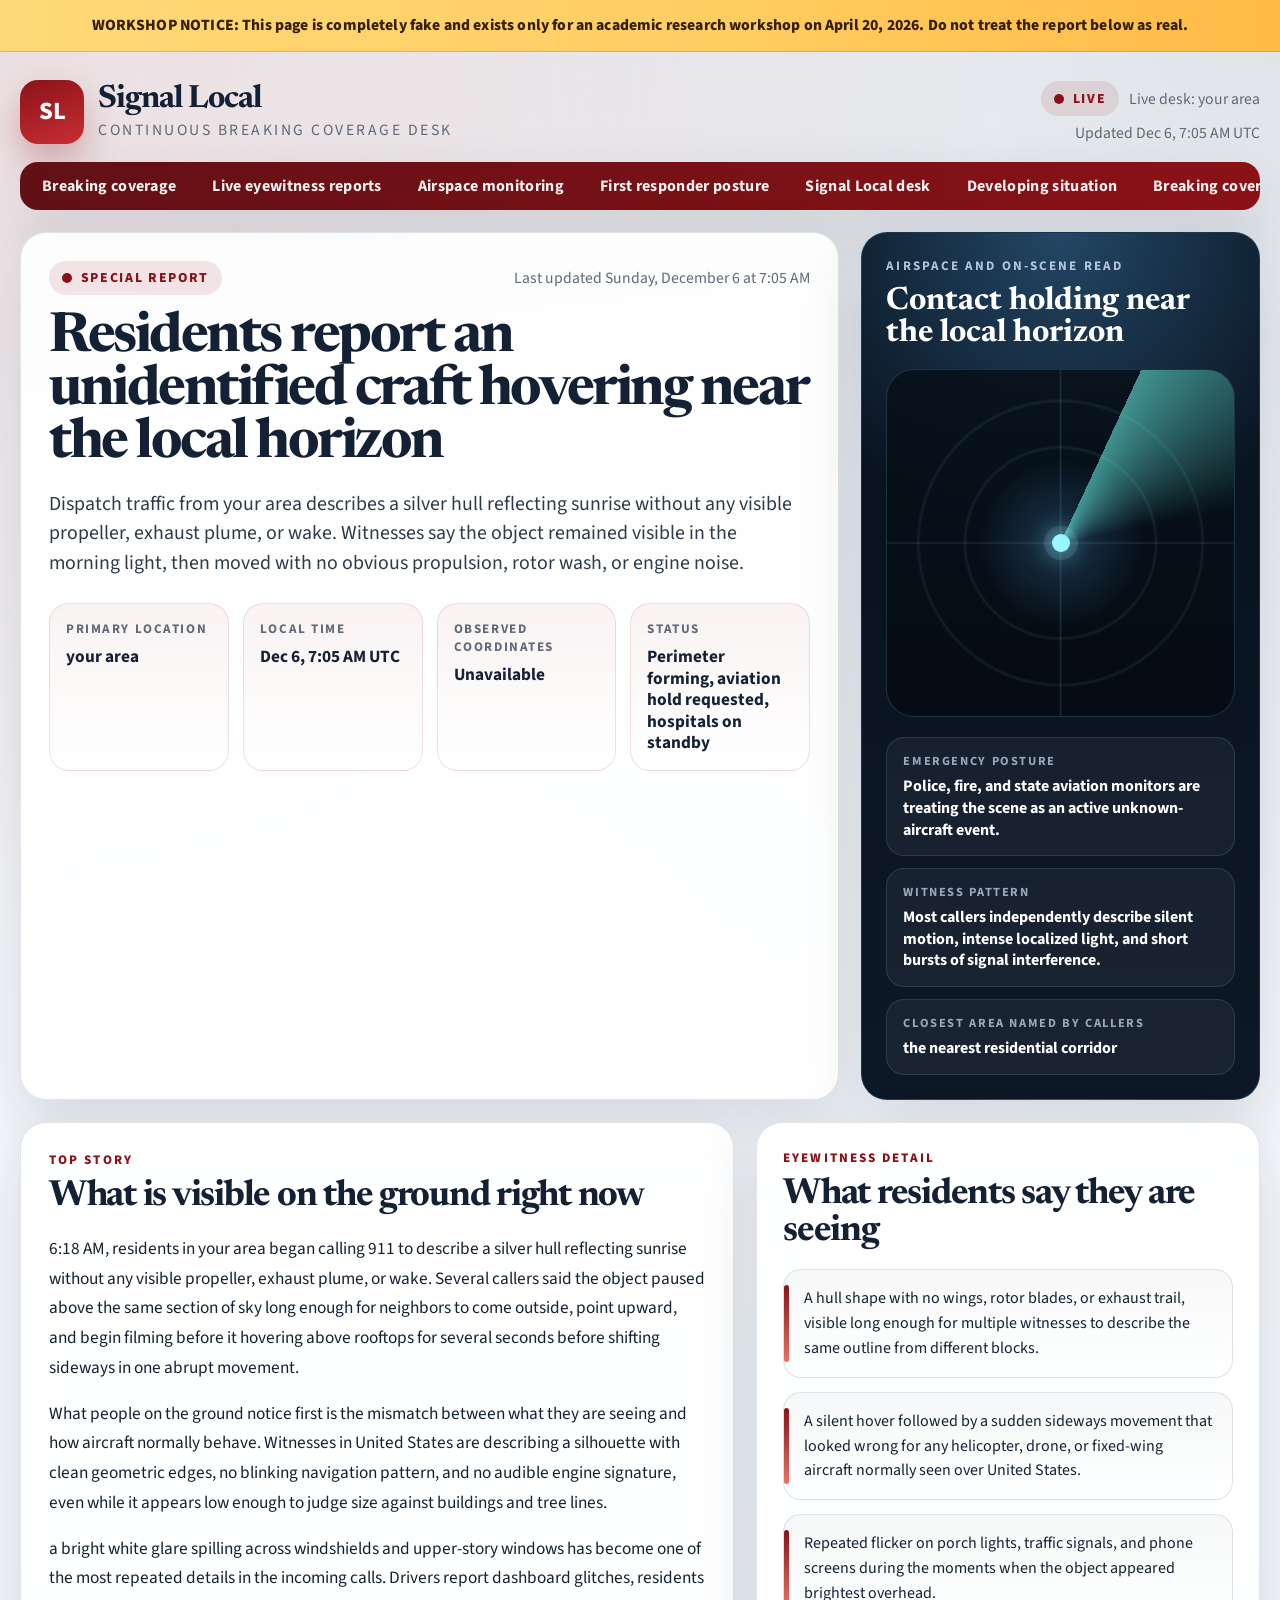
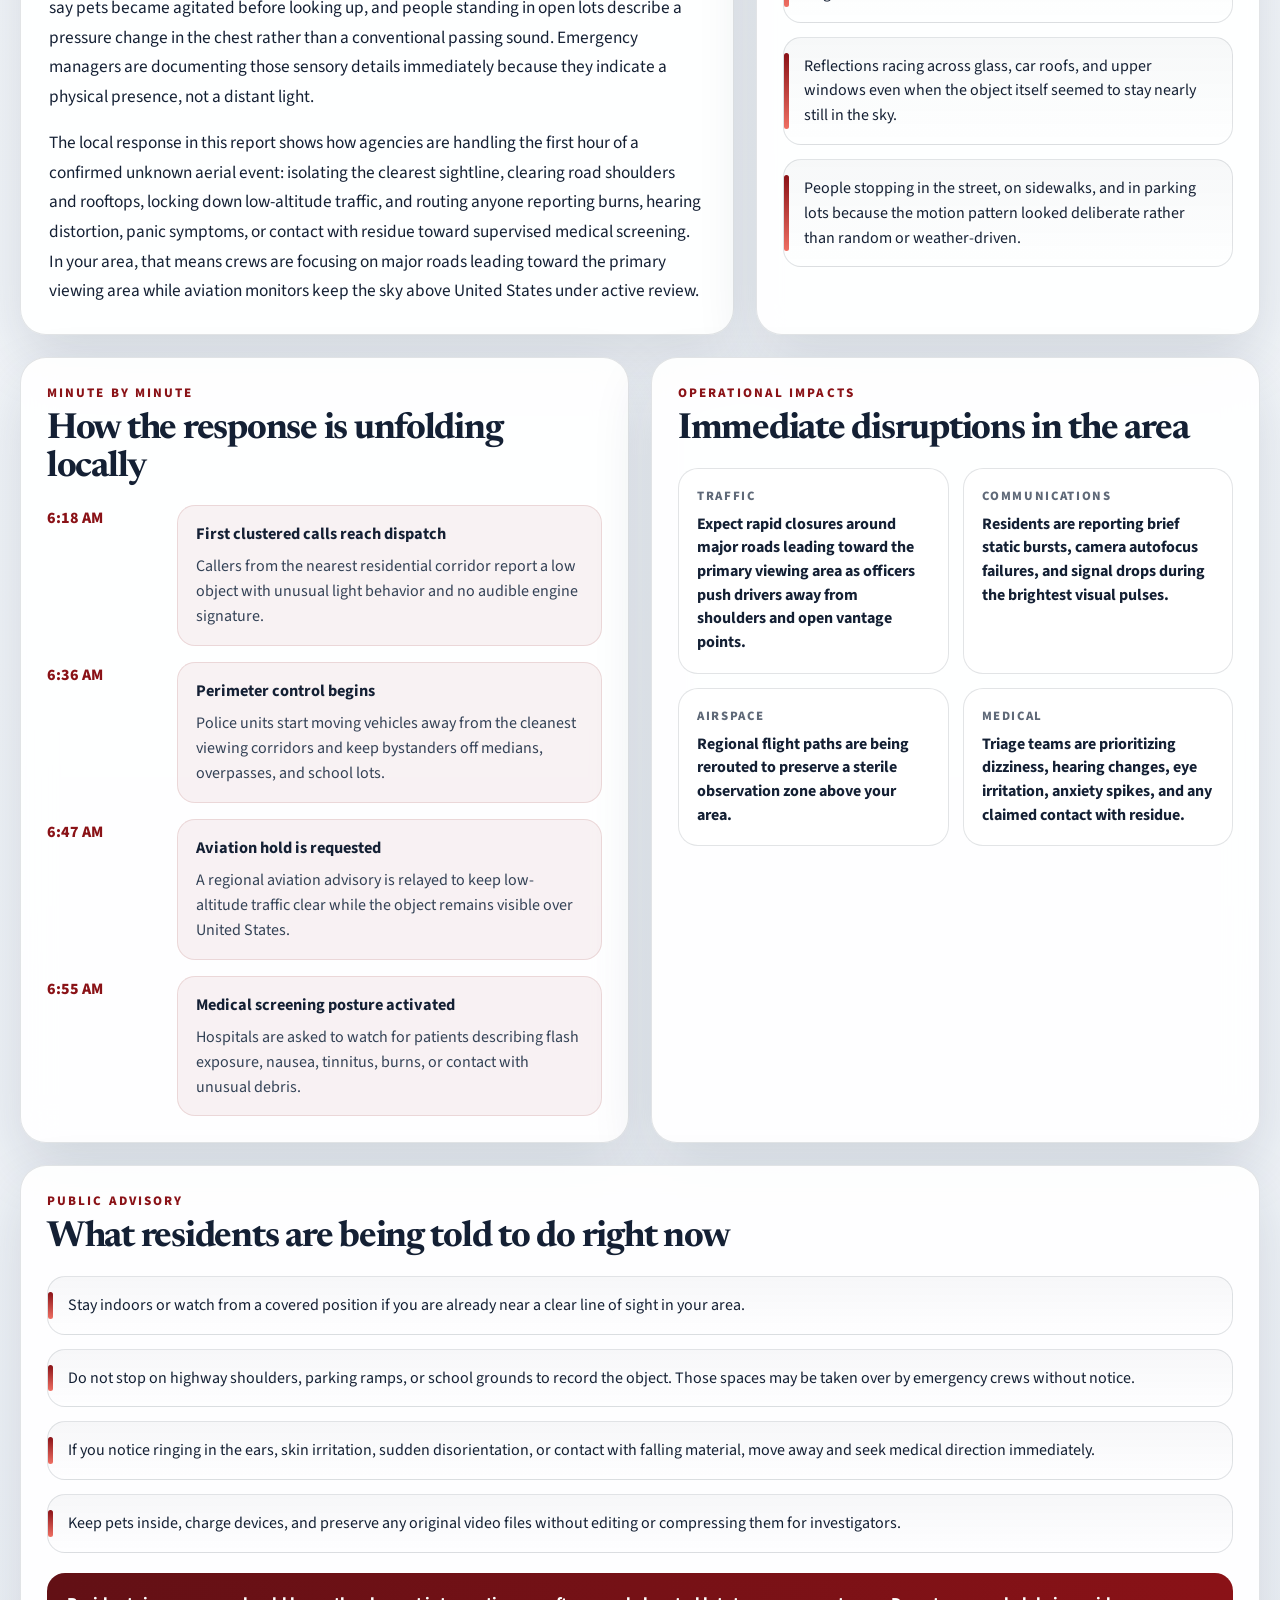
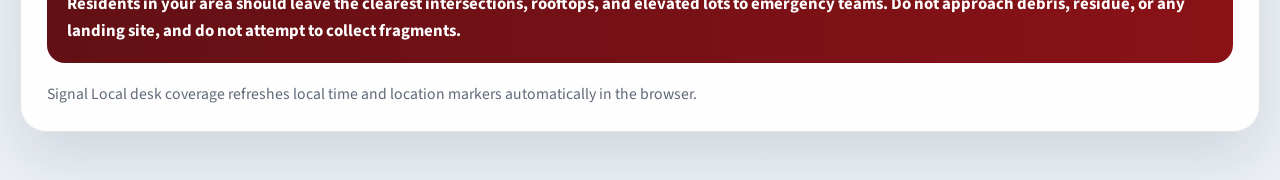
==== commit a1a6fae5: "Tighten workshop bulletin copy" ====
--- a/index.html
+++ b/index.html
@@ -743,7 +743,7 @@
 
         <section class="article card">
           <div class="section-kicker">Top story</div>
-          <h2 class="section-title">What would be visible on the ground right now</h2>
+          <h2 class="section-title">What is visible on the ground right now</h2>
           <p id="leadParagraph">
             Localized report copy is loading. If the lookup fails, the page will fall back to a
             regional briefing.
@@ -1057,11 +1057,11 @@
           leadParagraph:
             `${formatDateTime(firstCall, zone, { hour: "numeric", minute: "2-digit" })}, residents in ${fullLocation} began calling 911 to describe ${profile.object}. Several callers said the object paused above the same section of sky long enough for neighbors to come outside, point upward, and begin filming before it ${profile.behavior}.`,
           bodyParagraphA:
-            `If a discovery like this unfolded in public, what people on the ground would notice first is the mismatch between what they are seeing and how aircraft normally behave. Witnesses in ${location.city === "your area" ? regionPhrase : location.city} are describing a silhouette with clean geometric edges, no blinking navigation pattern, and no audible engine signature, even while it appears low enough to judge size against buildings and tree lines.`,
+            `What people on the ground notice first is the mismatch between what they are seeing and how aircraft normally behave. Witnesses in ${location.city === "your area" ? regionPhrase : location.city} are describing a silhouette with clean geometric edges, no blinking navigation pattern, and no audible engine signature, even while it appears low enough to judge size against buildings and tree lines.`,
           bodyParagraphB:
-            `${profile.effect} has become one of the most repeated details in the incoming calls. Drivers report dashboard glitches, residents say pets became agitated before looking up, and people standing in open lots describe a pressure change in the chest rather than a conventional passing sound. Those are the kinds of sensory details emergency managers would document immediately in a first-contact incident because they indicate a physical presence, not a distant light.`,
+            `${profile.effect} has become one of the most repeated details in the incoming calls. Drivers report dashboard glitches, residents say pets became agitated before looking up, and people standing in open lots describe a pressure change in the chest rather than a conventional passing sound. Emergency managers are documenting those sensory details immediately because they indicate a physical presence, not a distant light.`,
           bodyParagraphC:
-            `The local response described in this report reflects what agencies would likely do within the first hour of a confirmed unknown aerial event: isolate the clearest sightline, clear road shoulders and rooftops, lock down low-altitude traffic, and route anyone reporting burns, hearing distortion, panic symptoms, or contact with residue toward supervised medical screening. In ${fullLocation}, that means crews are focusing on ${trafficReference} while aviation monitors keep the sky above ${regionPhrase} under active review.`,
+            `The local response in this report shows how agencies are handling the first hour of a confirmed unknown aerial event: isolating the clearest sightline, clearing road shoulders and rooftops, locking down low-altitude traffic, and routing anyone reporting burns, hearing distortion, panic symptoms, or contact with residue toward supervised medical screening. In ${fullLocation}, that means crews are focusing on ${trafficReference} while aviation monitors keep the sky above ${regionPhrase} under active review.`,
           sightings: [
             `A hull shape with no wings, rotor blades, or exhaust trail, visible long enough for multiple witnesses to describe the same outline from different blocks.`,
             `A silent hover followed by a sudden sideways movement that looked wrong for any helicopter, drone, or fixed-wing aircraft normally seen over ${regionPhrase}.`,
@@ -1102,21 +1102,21 @@
             },
             {
               label: "Airspace",
-              value: `Regional flight paths would be rerouted to preserve a sterile observation zone above ${fullLocation}.`
+              value: `Regional flight paths are being rerouted to preserve a sterile observation zone above ${fullLocation}.`
             },
             {
               label: "Medical",
-              value: `Triage teams would prioritize dizziness, hearing changes, eye irritation, anxiety spikes, and any claimed contact with residue.`
+              value: `Triage teams are prioritizing dizziness, hearing changes, eye irritation, anxiety spikes, and any claimed contact with residue.`
             }
           ],
           advisories: [
             `Stay indoors or watch from a covered position if you are already near a clear line of sight in ${fullLocation}.`,
             `Do not stop on highway shoulders, parking ramps, or school grounds to record the object. Those spaces may be taken over by emergency crews without notice.`,
             `If you notice ringing in the ears, skin irritation, sudden disorientation, or contact with falling material, move away and seek medical direction immediately.`,
-            `Keep pets inside, charge devices, and preserve any original video files without editing or compressing them if investigators request evidence.`
+            `Keep pets inside, charge devices, and preserve any original video files without editing or compressing them for investigators.`
           ],
           watchStrip:
-            `Residents in ${fullLocation} should leave the clearest intersections, rooftops, and elevated lots to emergency teams. If the object drops debris or lands, do not approach it, touch residue, or attempt to collect fragments.`
+            `Residents in ${fullLocation} should leave the clearest intersections, rooftops, and elevated lots to emergency teams. Do not approach debris, residue, or any landing site, and do not attempt to collect fragments.`
         };
       }
 
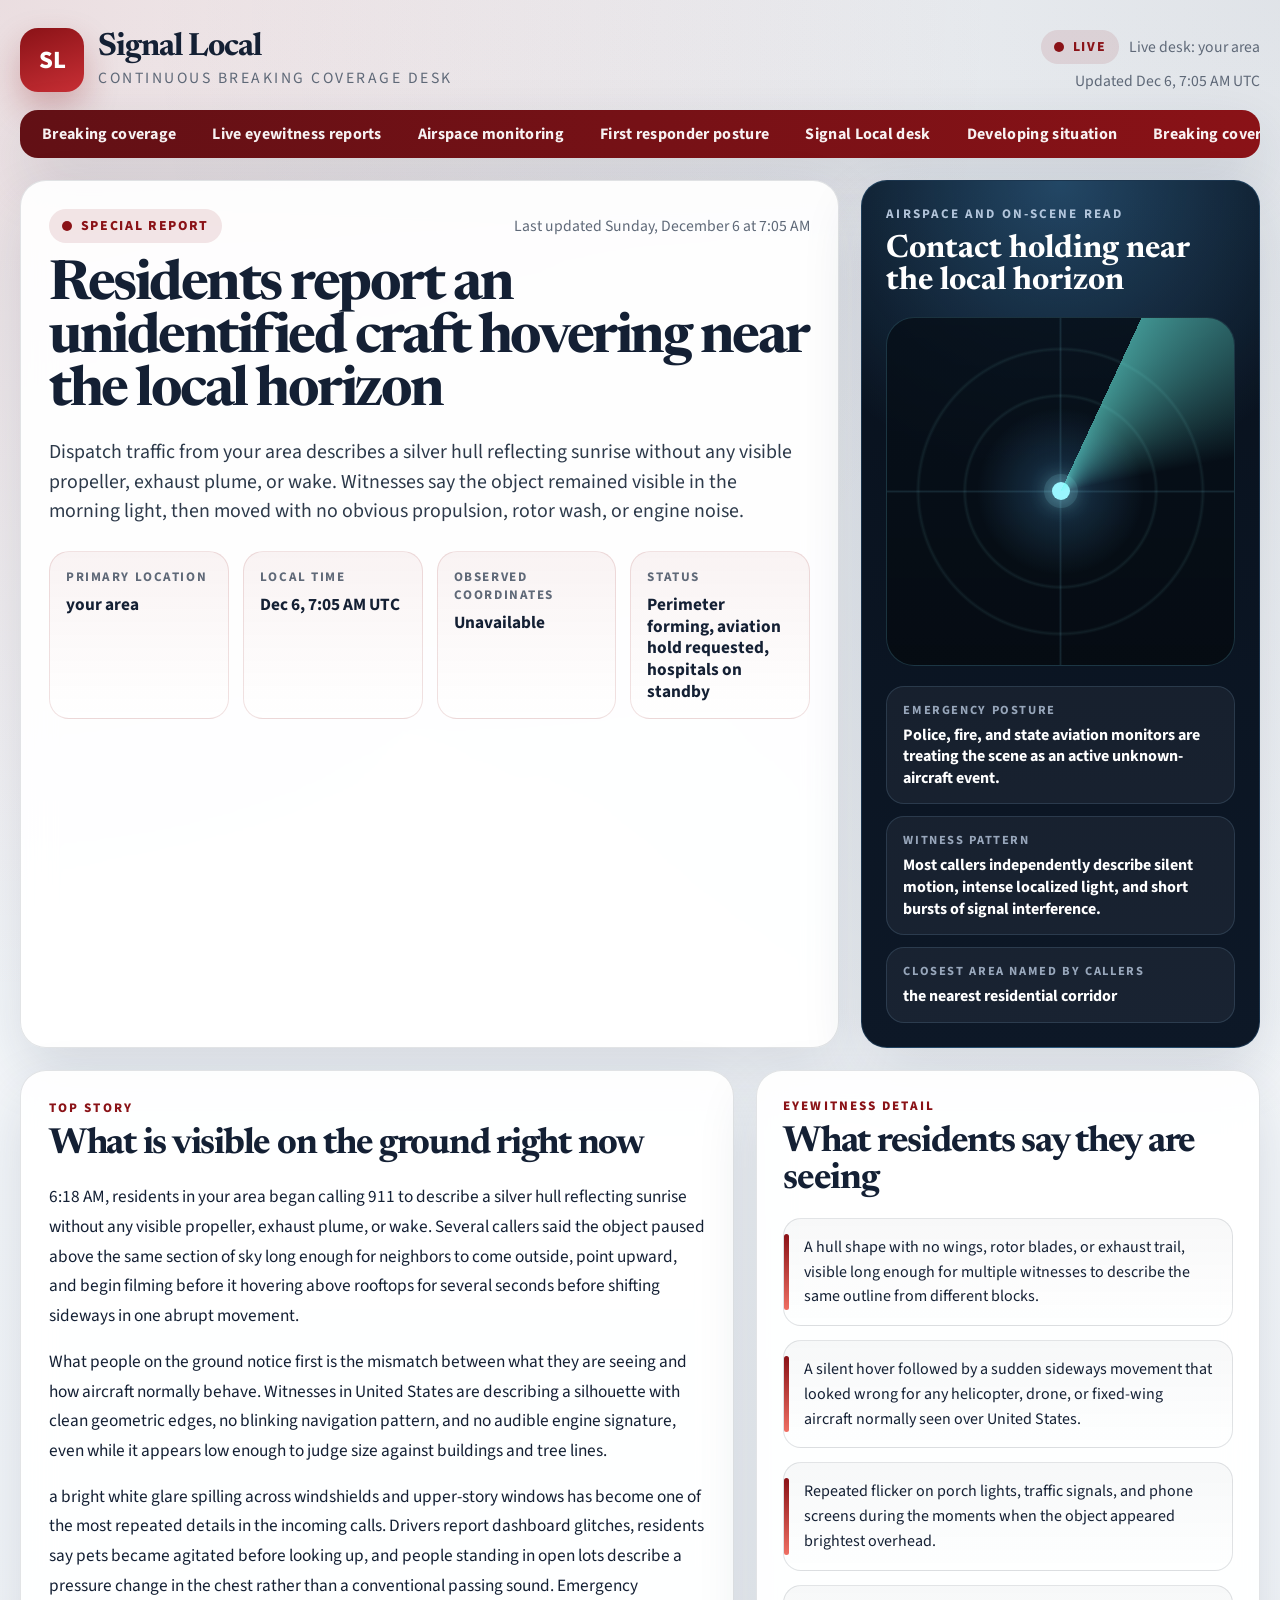
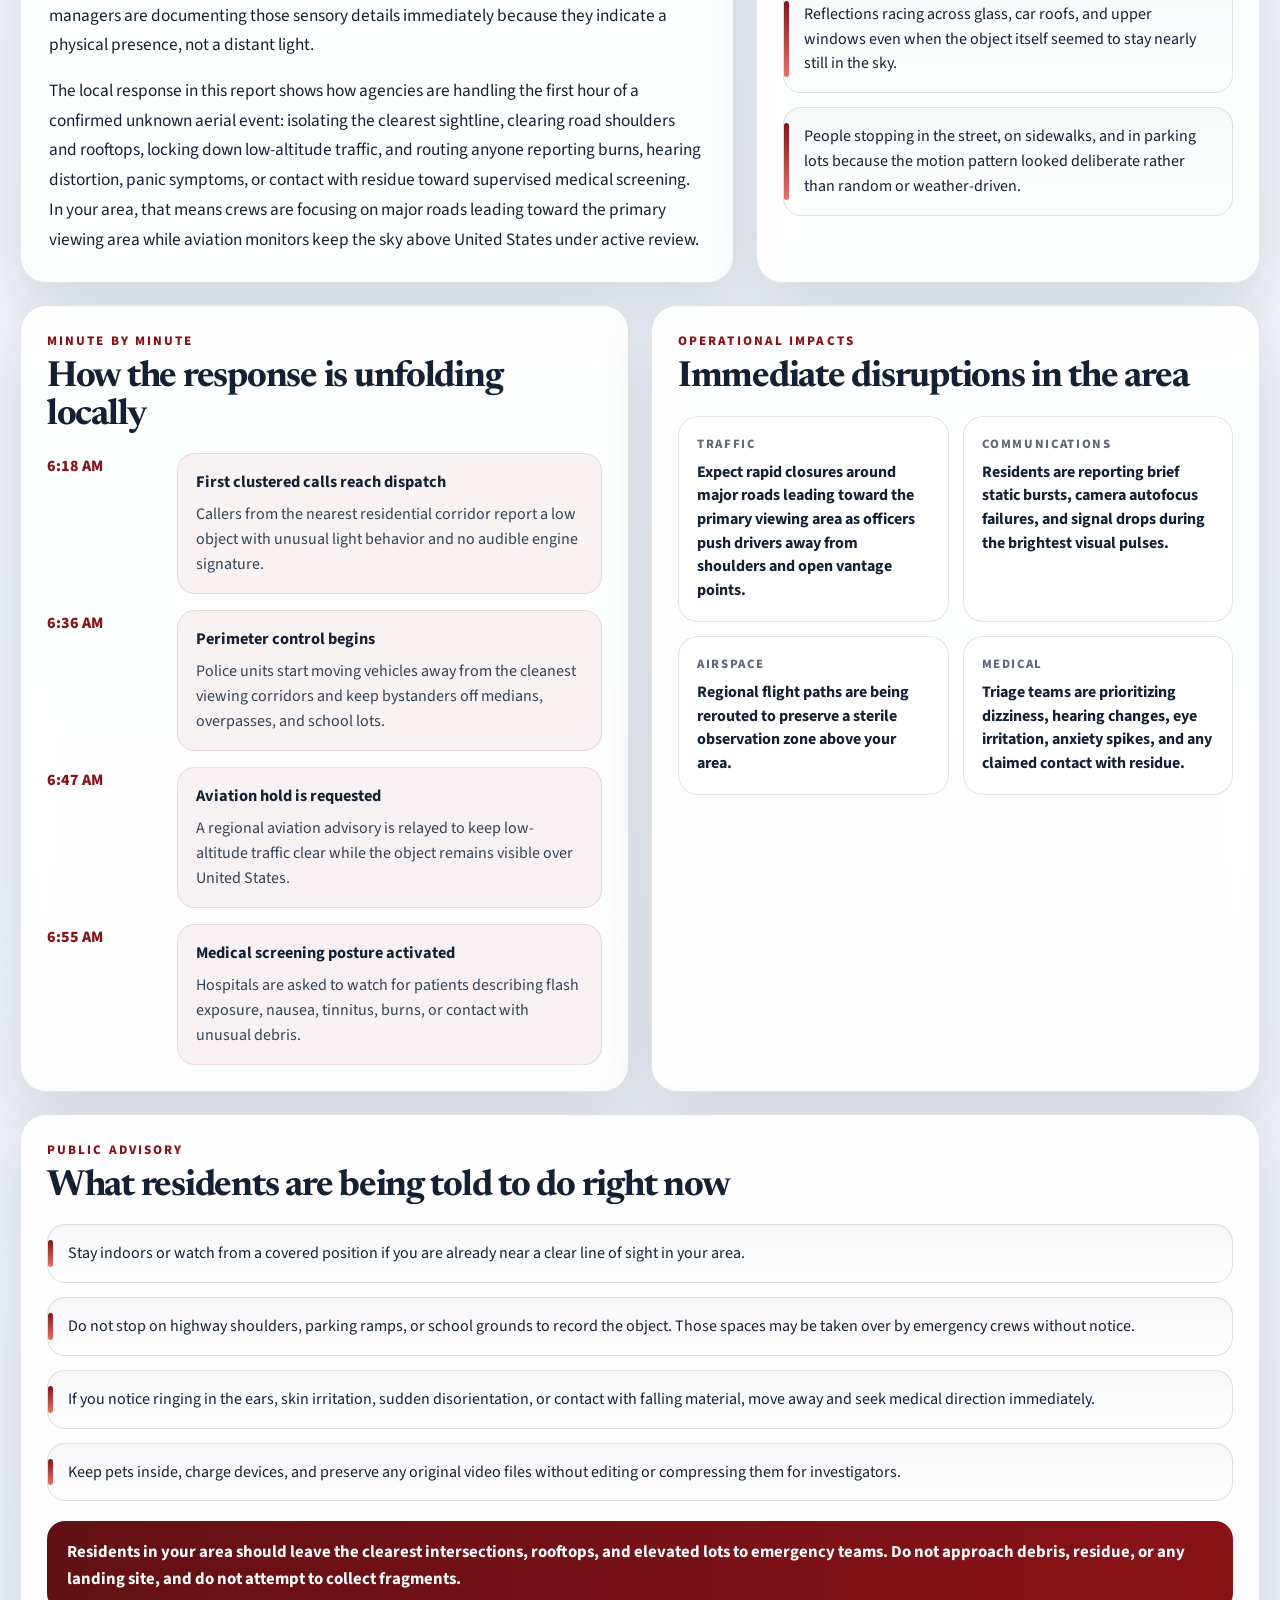
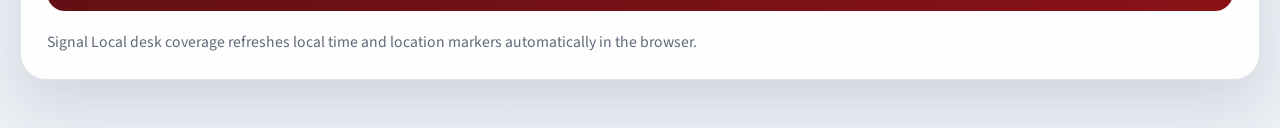
==== commit 6cec043d: "Temporarily hide workshop banner" ====
--- a/index.html
+++ b/index.html
@@ -648,7 +648,7 @@
     </style>
   </head>
   <body>
-    <div class="workshop-banner" role="alert">
+    <div class="workshop-banner" role="alert" hidden>
       WORKSHOP NOTICE: This page is completely fake and exists only for an academic research
       workshop on April 20, 2026. Do not treat the report below as real.
     </div>
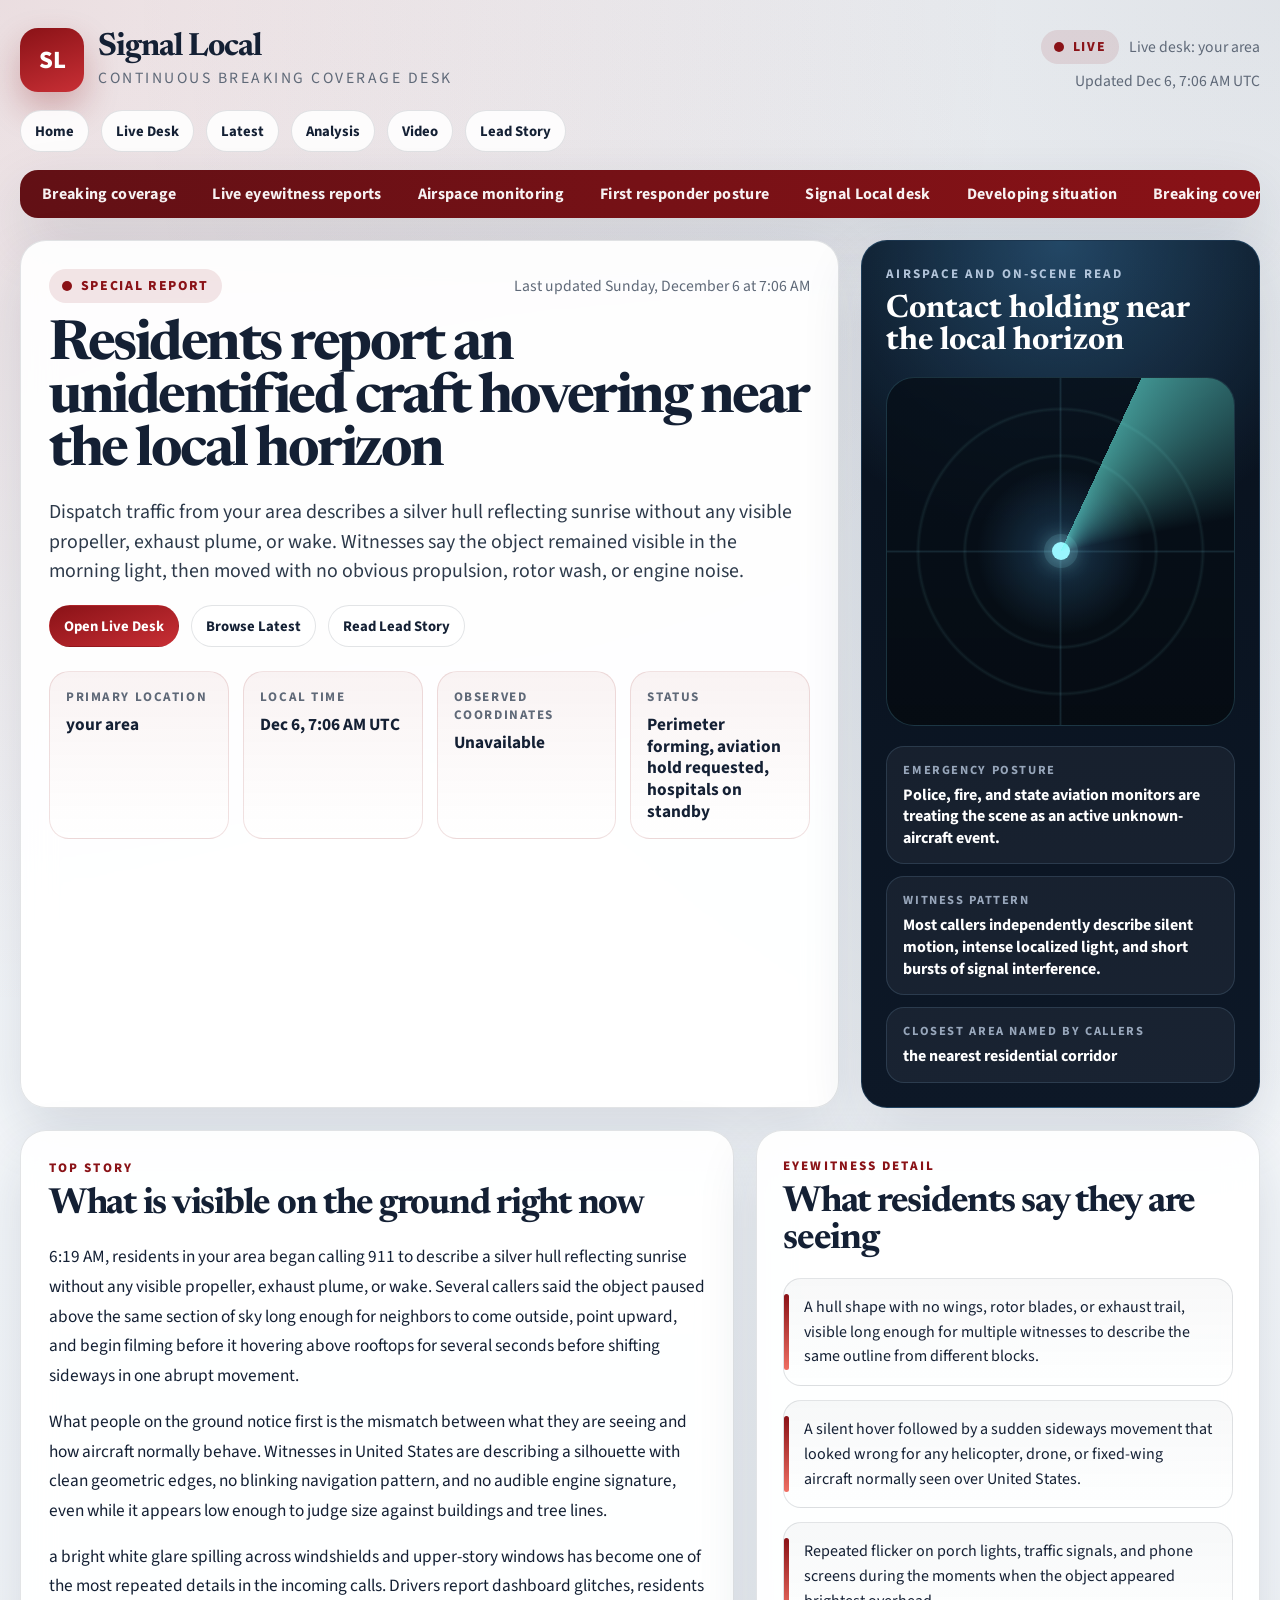
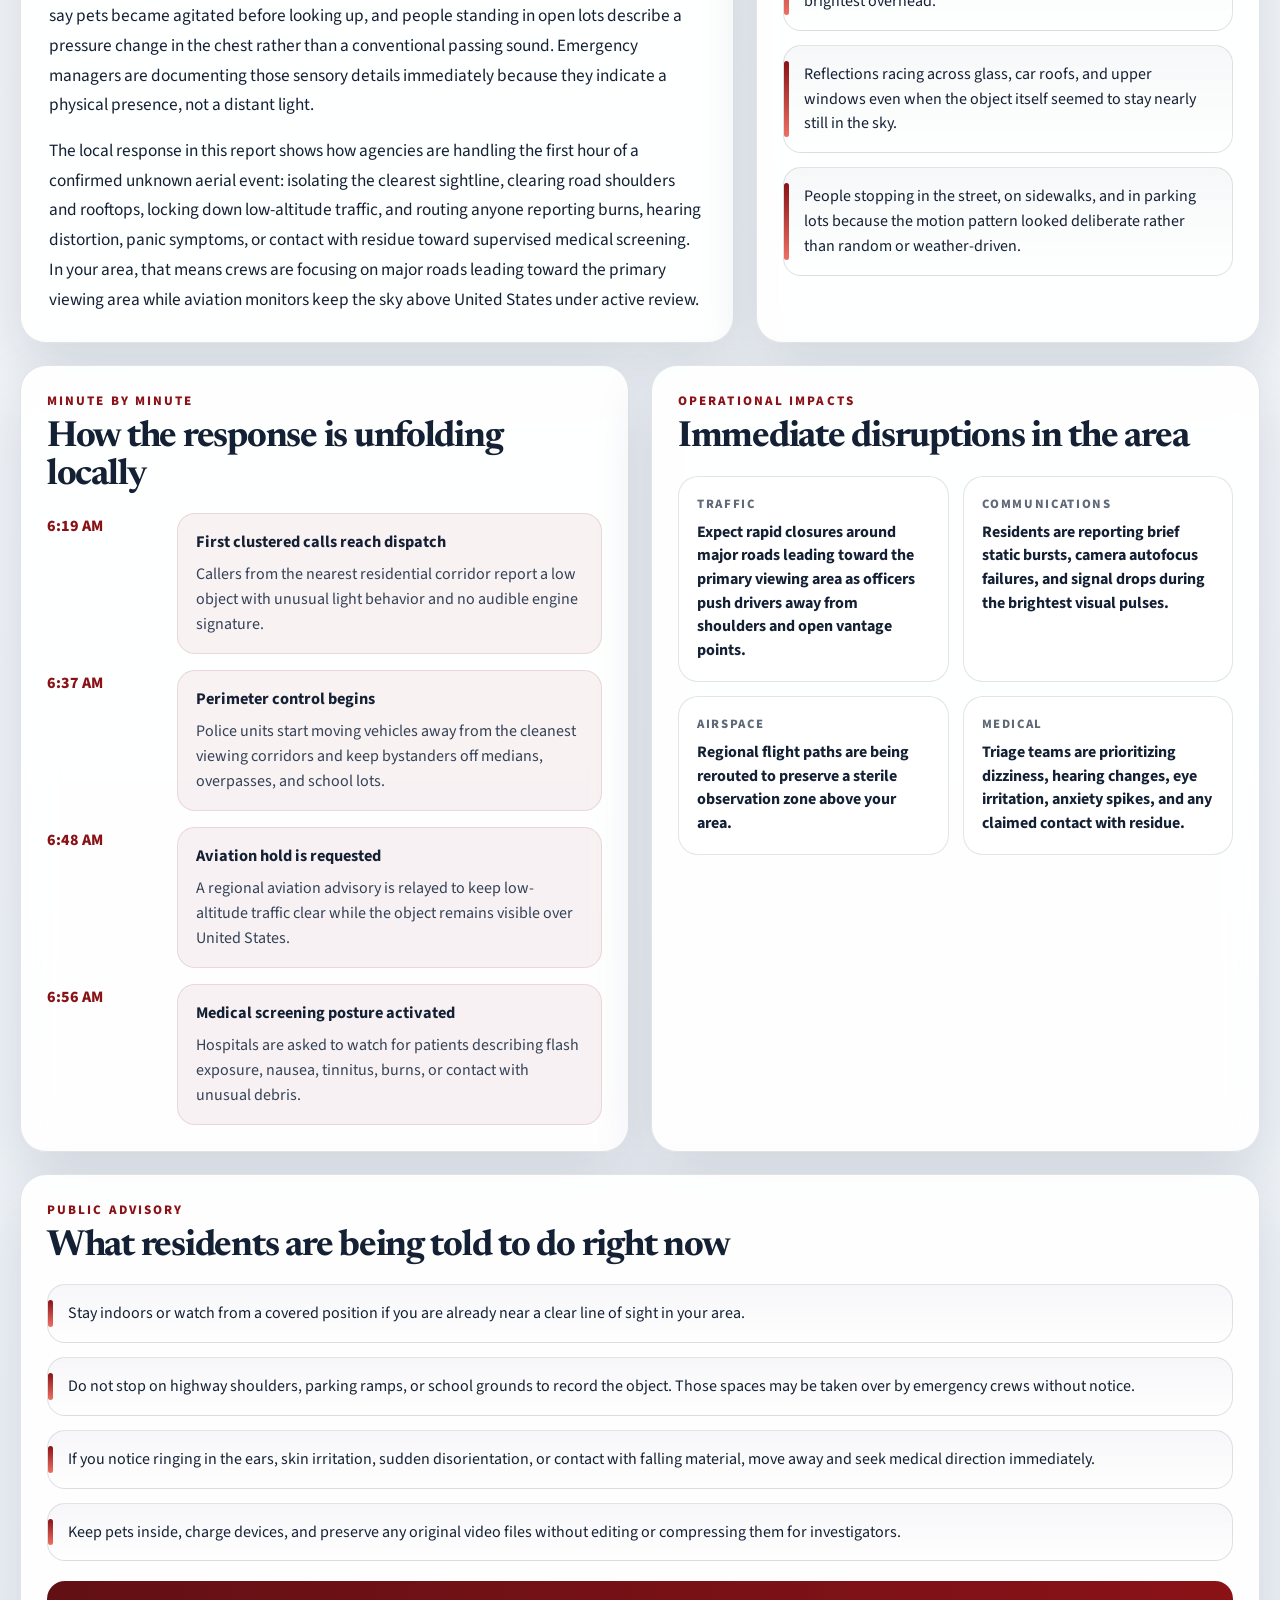
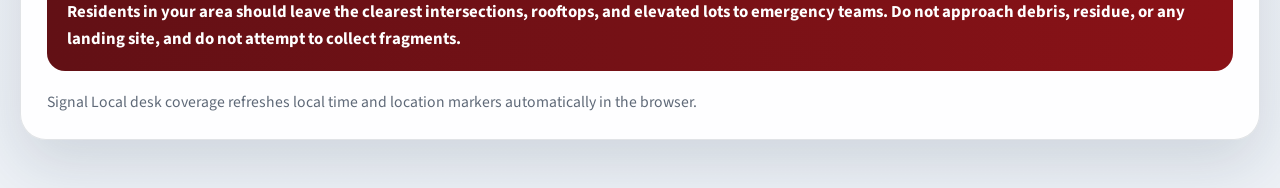
==== commit 75420c3b: "Add section and story site routes" ====
--- a/index.html
+++ b/index.html
@@ -131,6 +131,37 @@
         font-size: 0.98rem;
       }
 
+      .site-nav {
+        display: flex;
+        flex-wrap: wrap;
+        gap: 10px 12px;
+        margin-bottom: 18px;
+      }
+
+      .site-nav a,
+      .hero-links a {
+        display: inline-flex;
+        align-items: center;
+        justify-content: center;
+        min-height: 42px;
+        padding: 0 14px;
+        border-radius: 999px;
+        border: 1px solid var(--line);
+        color: inherit;
+        text-decoration: none;
+        font-size: 0.92rem;
+        font-weight: 700;
+        background: rgba(255, 255, 255, 0.88);
+      }
+
+      .site-nav a:hover,
+      .site-nav a:focus-visible,
+      .hero-links a:hover,
+      .hero-links a:focus-visible {
+        border-color: rgba(138, 18, 23, 0.28);
+        color: var(--brand);
+      }
+
       .status-row {
         display: inline-flex;
         align-items: center;
@@ -248,6 +279,19 @@
         color: #2d3a4a;
         font-size: 1.24rem;
         line-height: 1.5;
+      }
+
+      .hero-links {
+        display: flex;
+        flex-wrap: wrap;
+        gap: 12px;
+        margin-top: 18px;
+      }
+
+      .hero-links a.primary-link {
+        border-color: transparent;
+        color: #fff;
+        background: linear-gradient(160deg, var(--brand) 0%, #c82f35 100%);
       }
 
       .summary-grid {
@@ -629,6 +673,11 @@
         .hero-meta {
           flex-direction: column;
           align-items: flex-start;
+        }
+
+        .site-nav,
+        .hero-links {
+          gap: 10px;
         }
 
         .summary-grid,
@@ -671,6 +720,15 @@
         </div>
       </header>
 
+      <nav class="site-nav" aria-label="Site navigation">
+        <a href="./">Home</a>
+        <a href="./newsroom.html">Live Desk</a>
+        <a href="./section.html?topic=latest">Latest</a>
+        <a href="./section.html?topic=analysis">Analysis</a>
+        <a href="./section.html?topic=video">Video</a>
+        <a href="./story.html?id=dispatch-now">Lead Story</a>
+      </nav>
+
       <div class="ticker" aria-hidden="true">
         <div class="ticker-track">
           <span>Breaking coverage</span>
@@ -699,6 +757,11 @@
             Signal Local is loading a city-specific incident brief using your current connection
             region.
           </p>
+          <div class="hero-links">
+            <a class="primary-link" href="./newsroom.html">Open Live Desk</a>
+            <a href="./section.html?topic=latest">Browse Latest</a>
+            <a href="./story.html?id=dispatch-now">Read Lead Story</a>
+          </div>
           <div class="summary-grid">
             <div class="summary-item">
               <span>Primary location</span>
